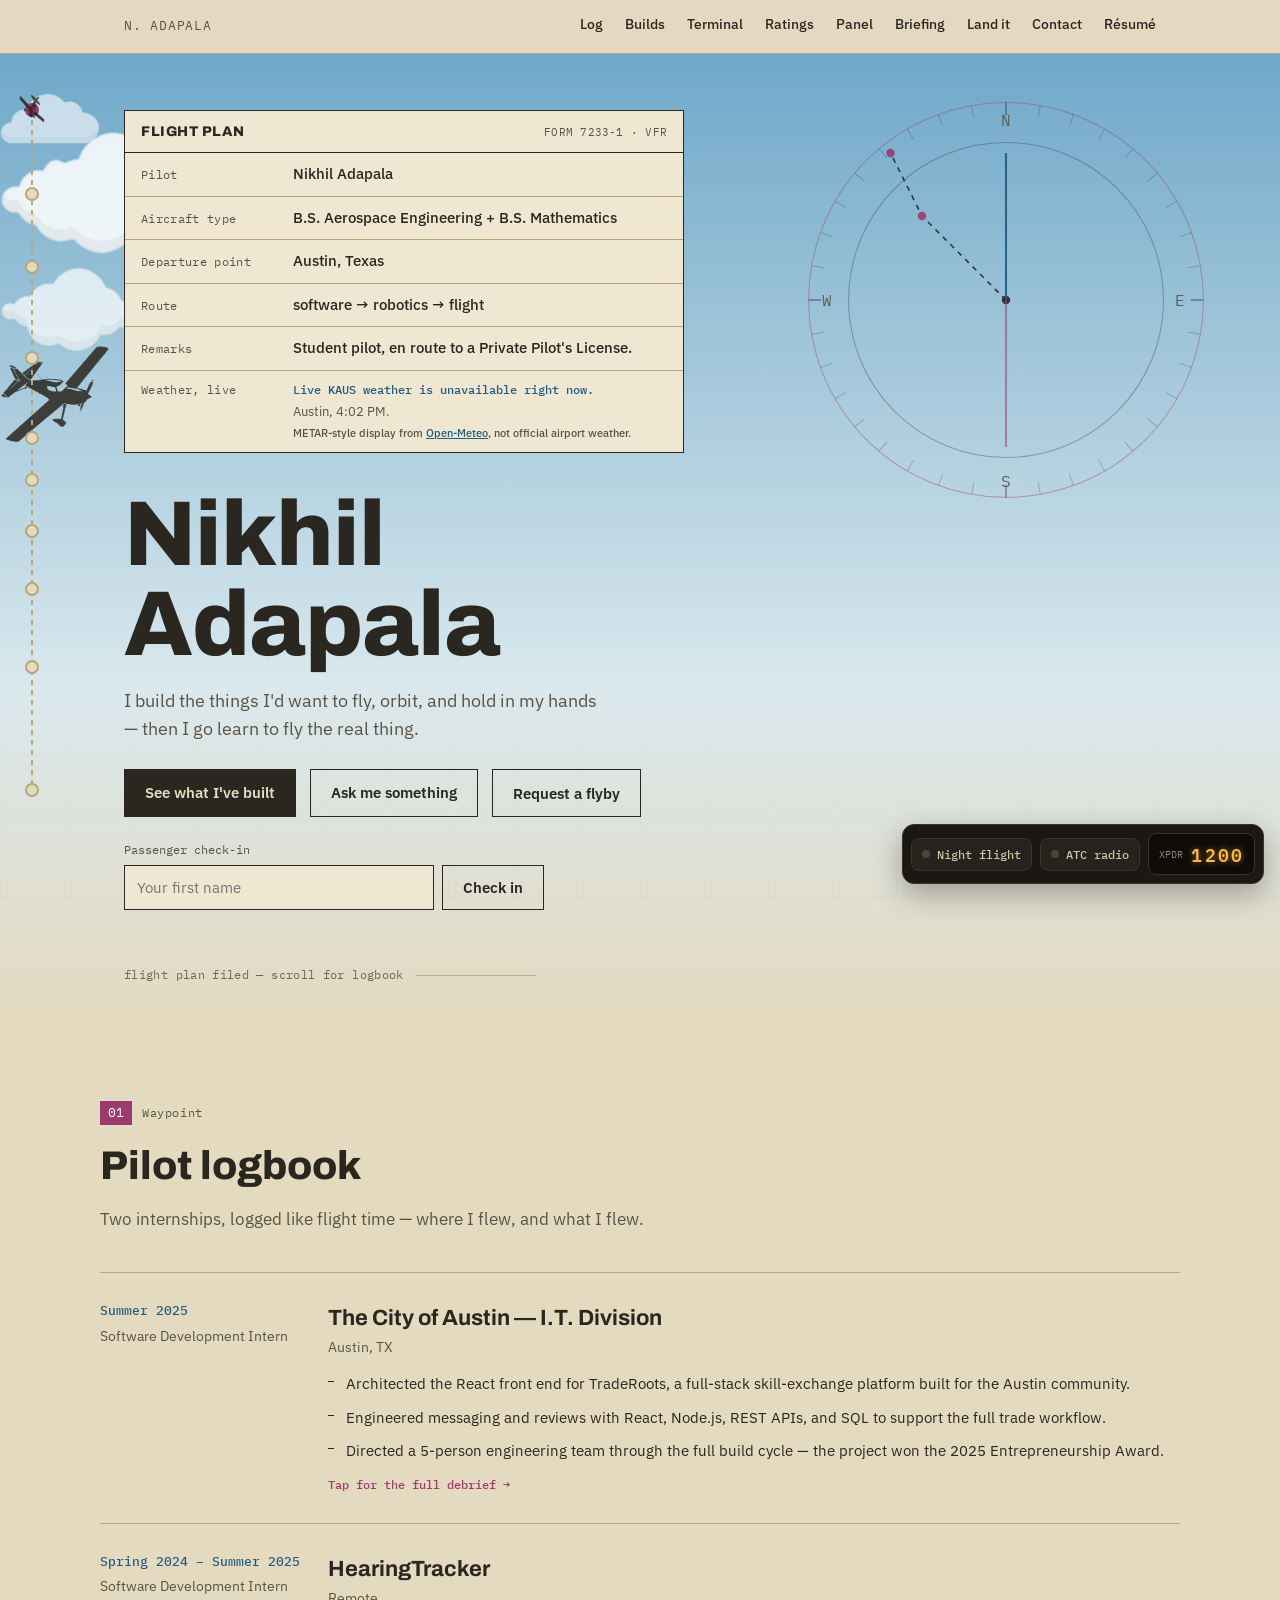
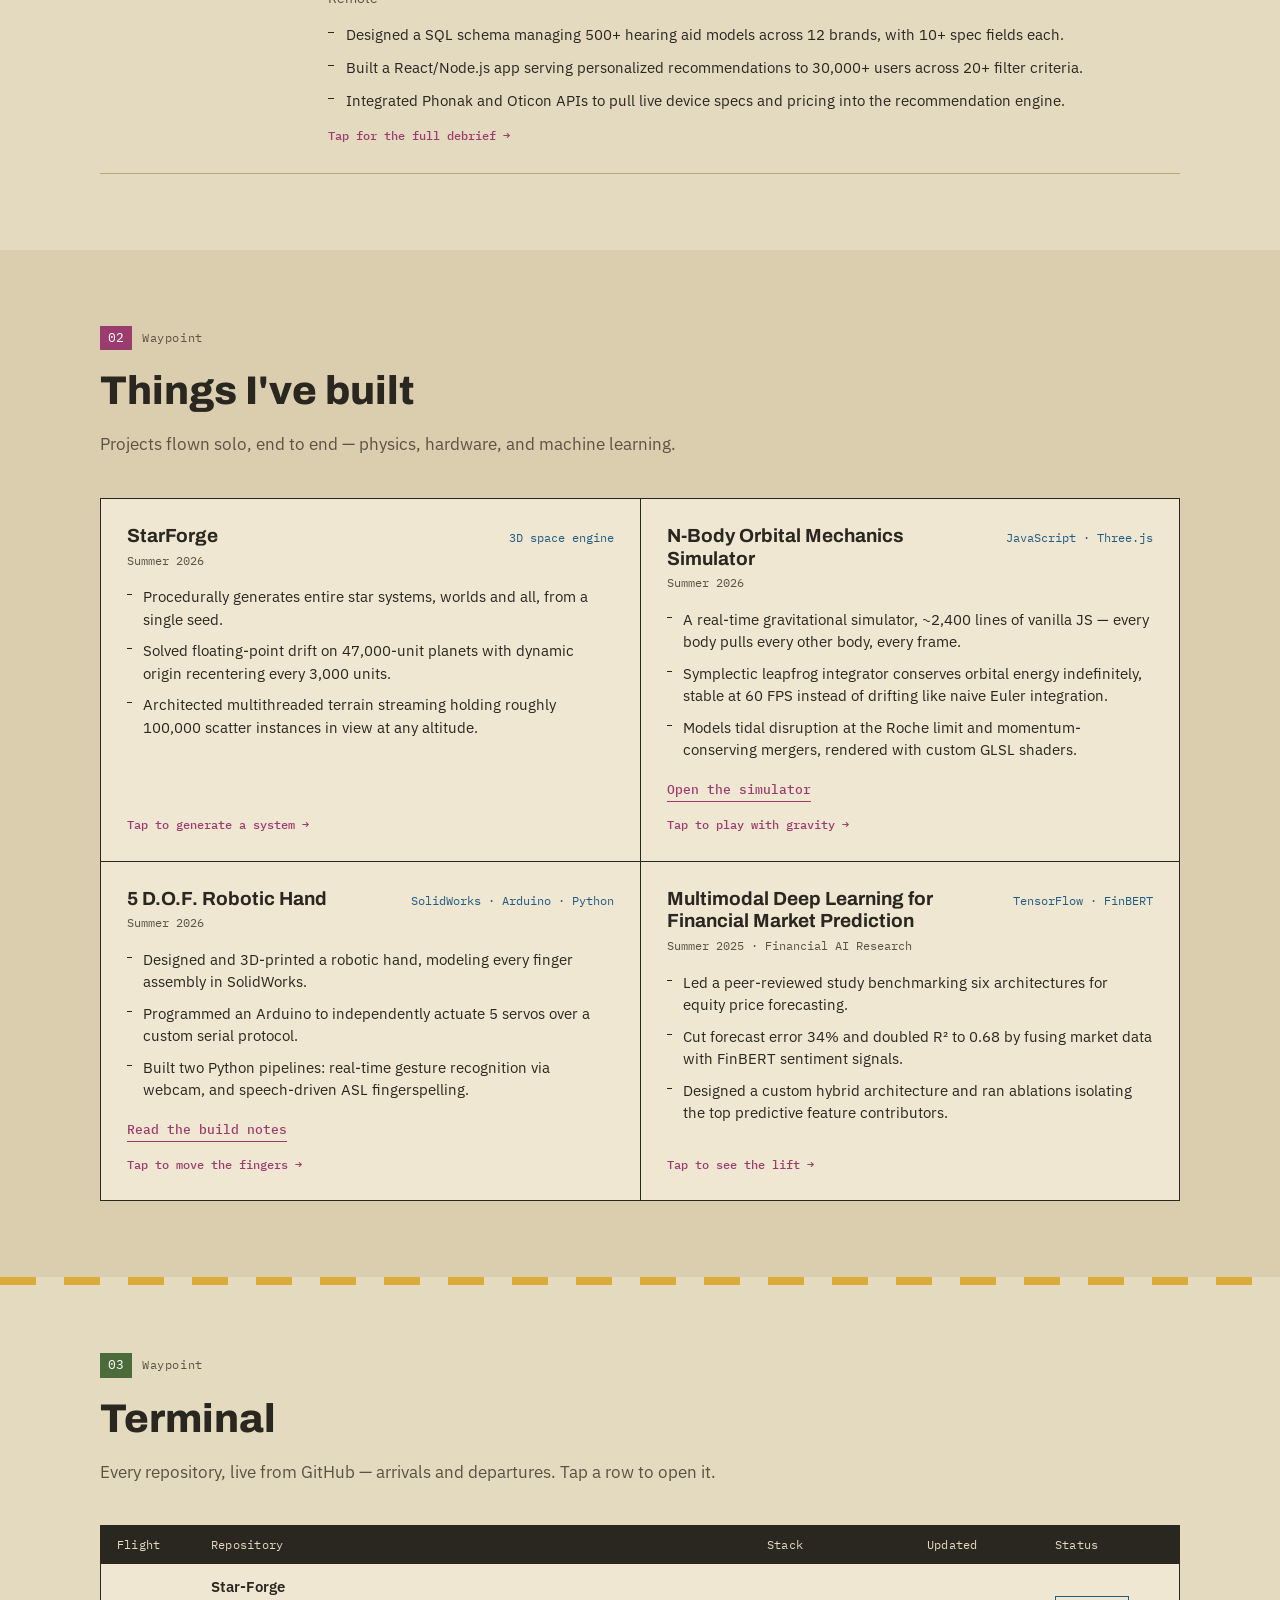
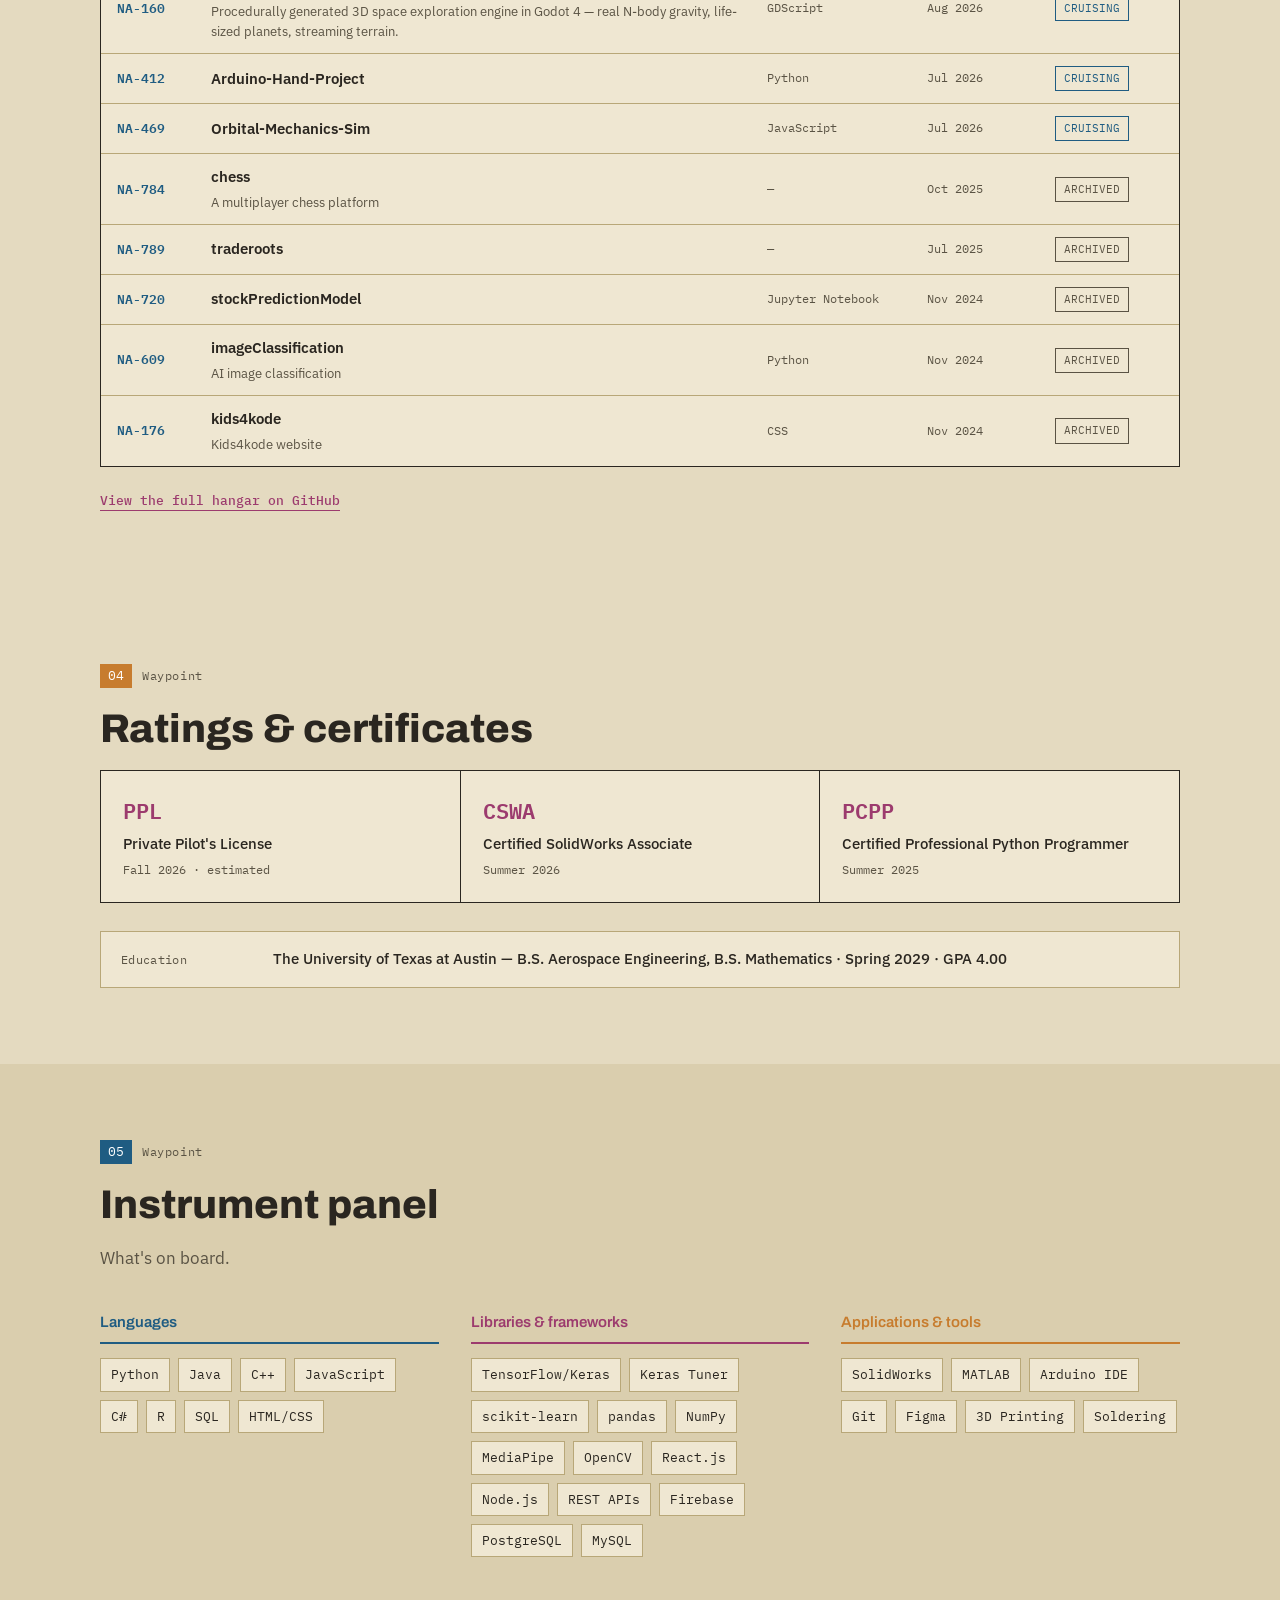
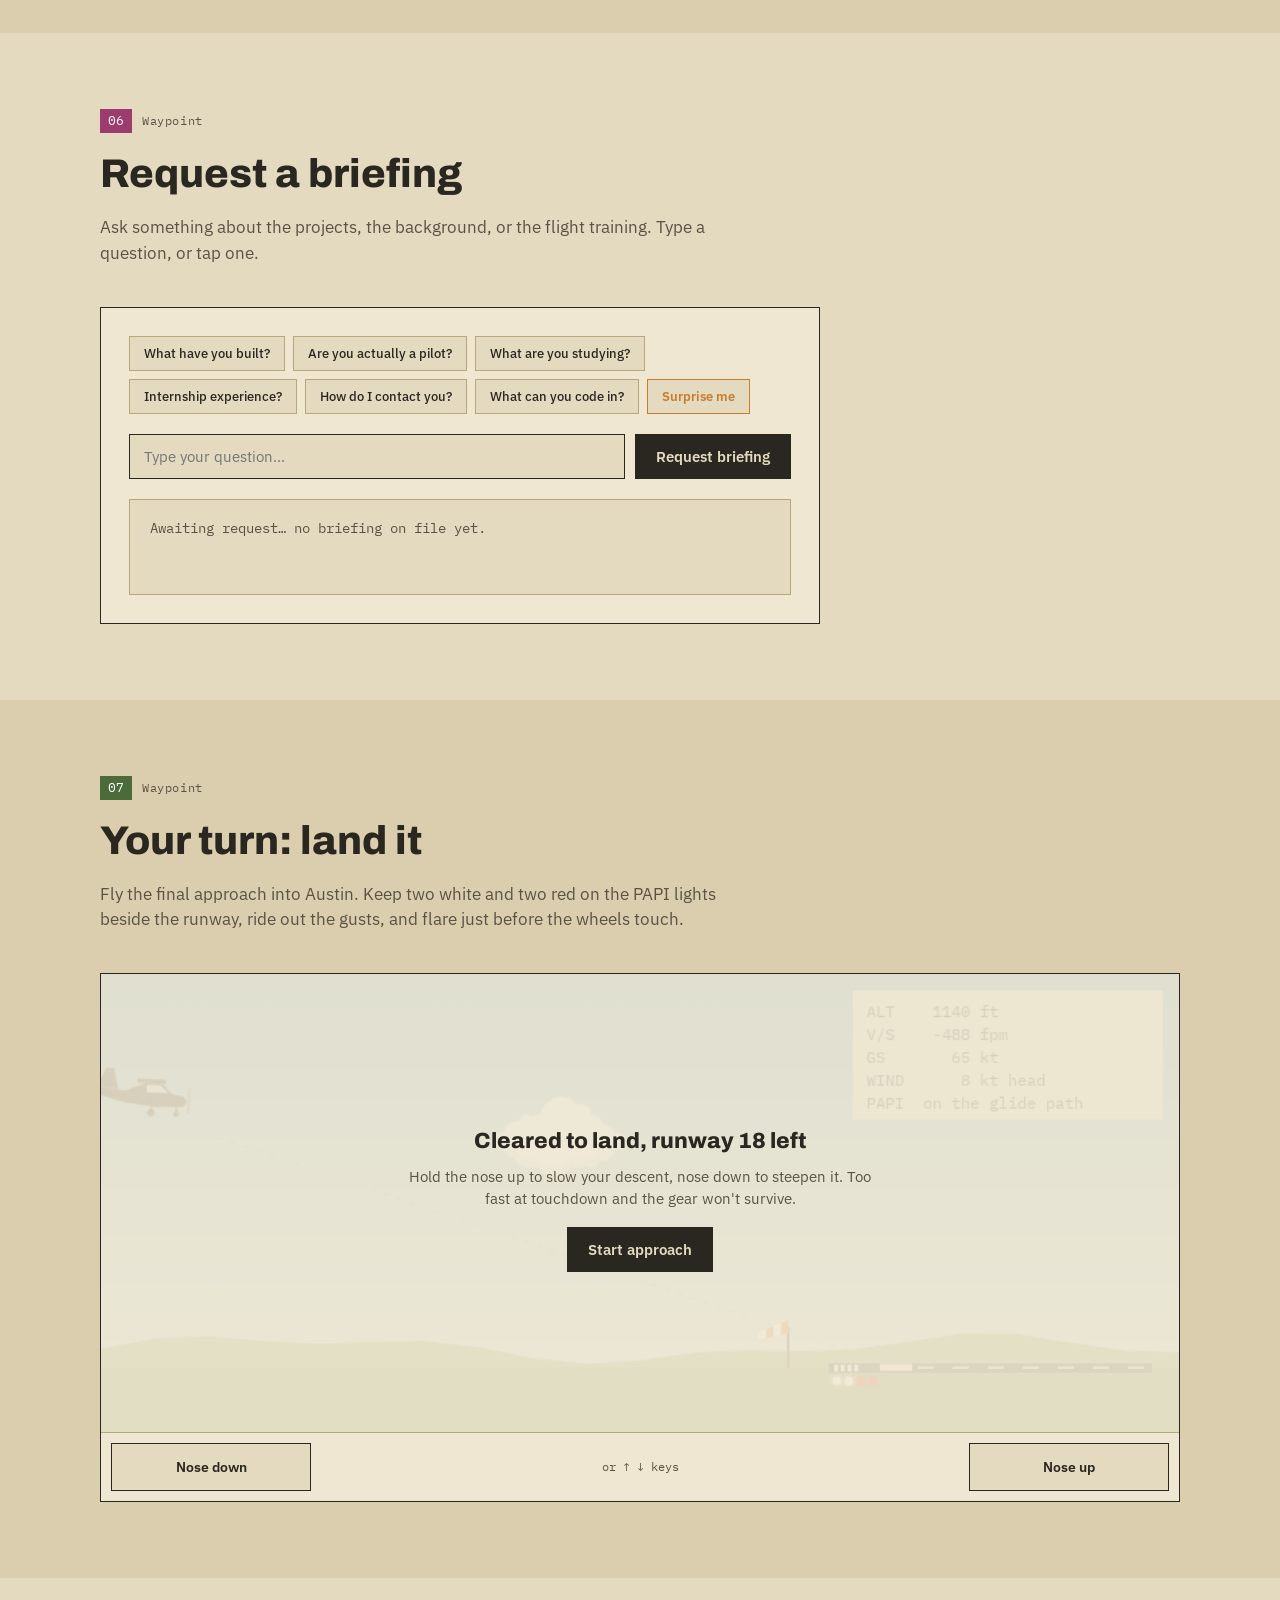
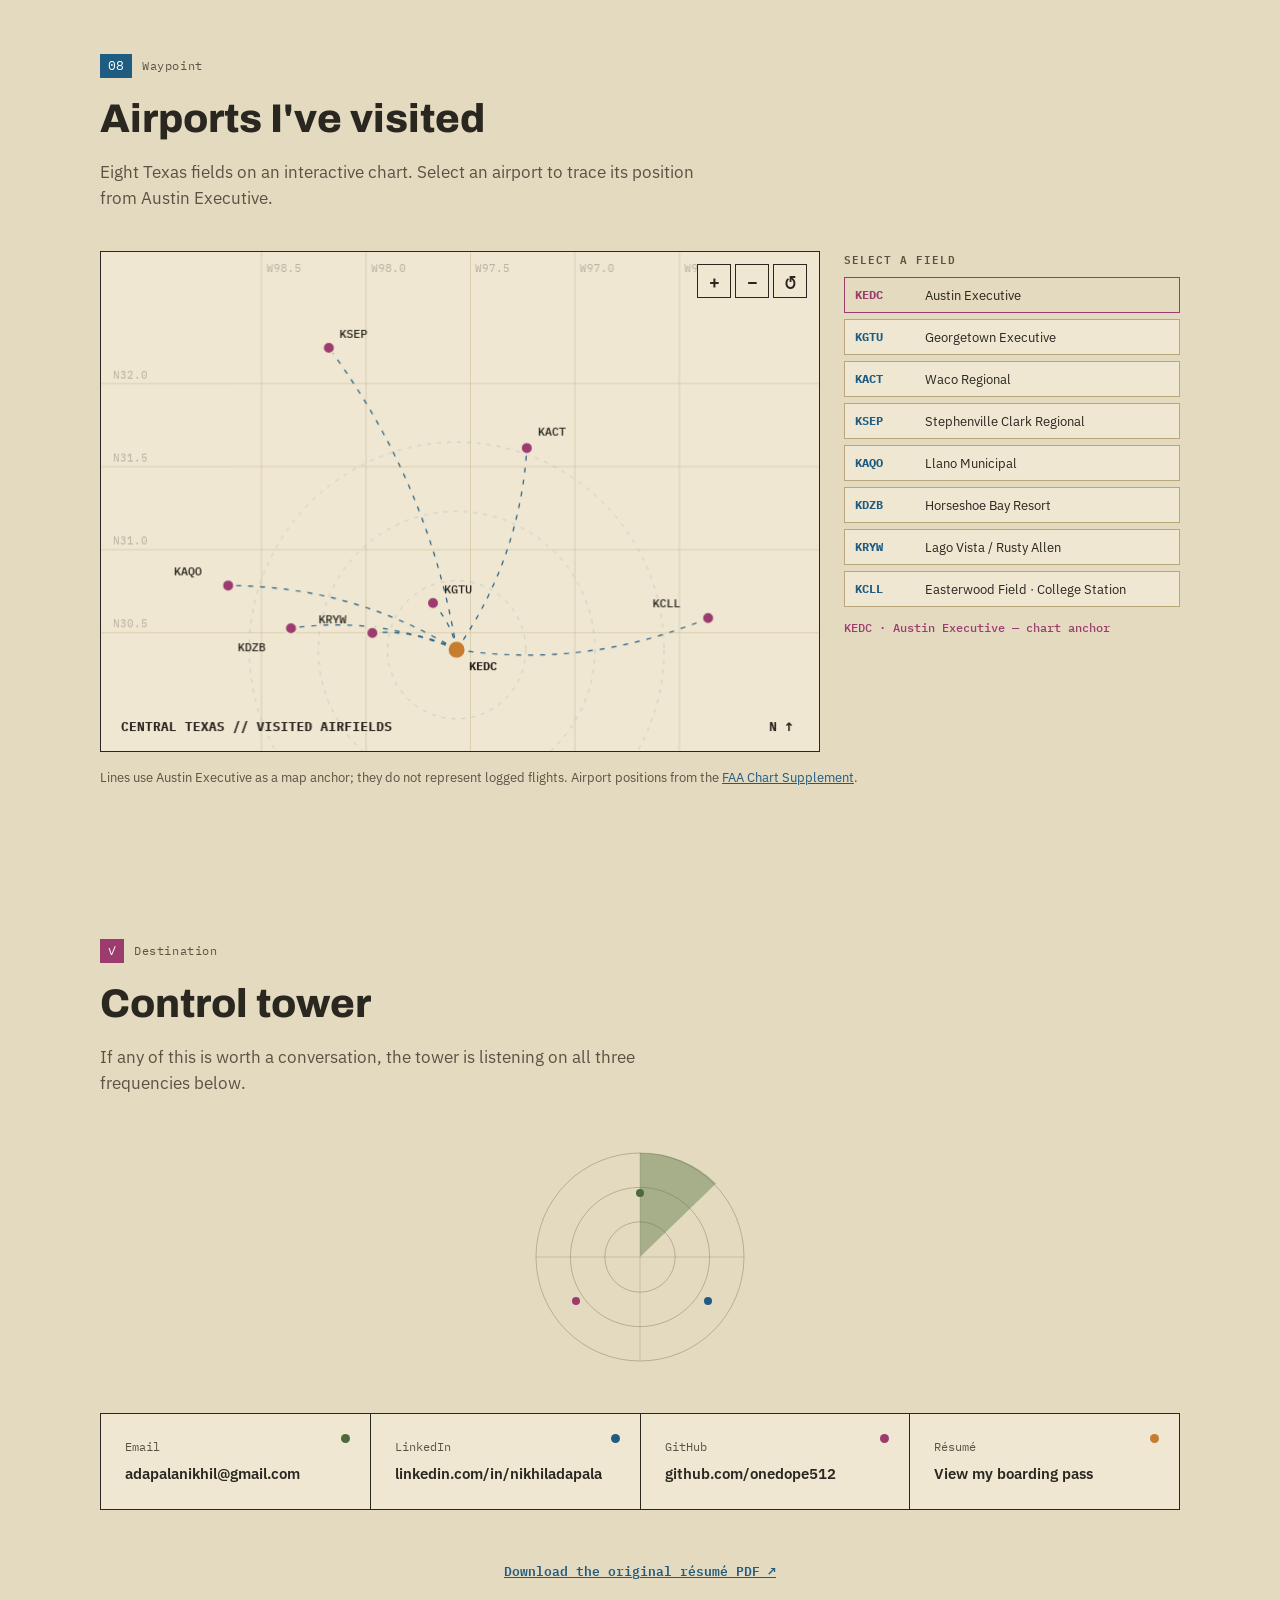
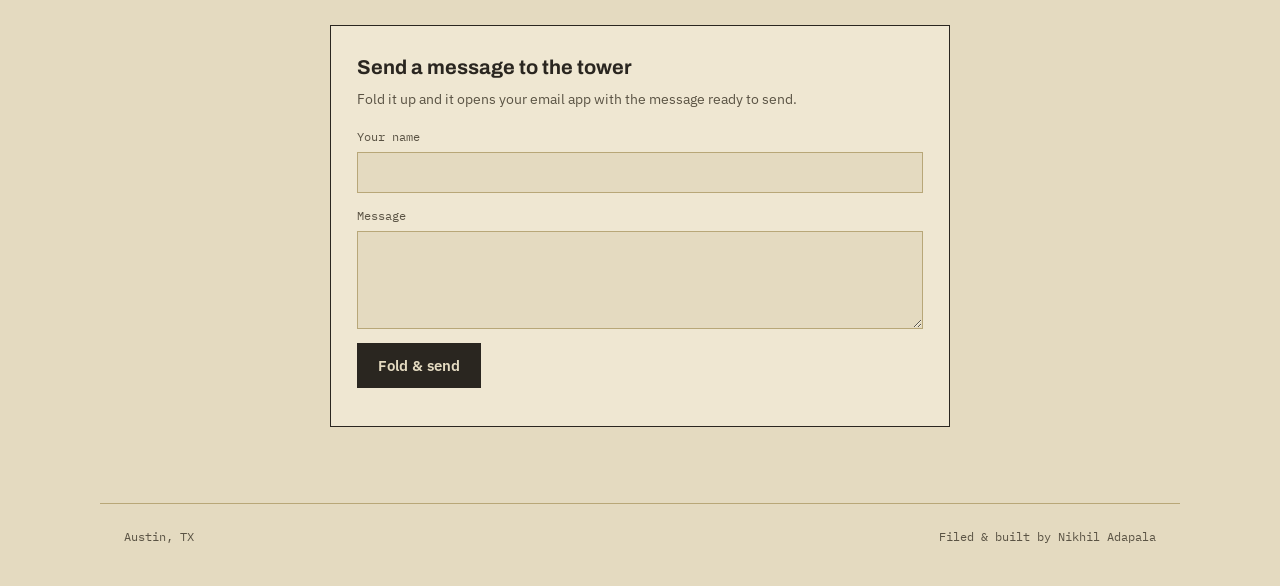
==== index.html @ 3bfcc59c "Publish Nikhil Adapala portfolio" ====
<!DOCTYPE html>
<html lang="en">
<head>
<meta charset="UTF-8">
<meta name="viewport" content="width=device-width, initial-scale=1.0">
<title>Nikhil Adapala — Flight Plan</title>
<meta name="description" content="Nikhil Adapala — Aerospace Engineering & Mathematics, UT Austin. Software, robotics, and flight.">
<meta name="theme-color" content="#6FA8C9">
<meta property="og:type" content="website">
<meta property="og:title" content="Nikhil Adapala — Flight Plan">
<meta property="og:description" content="Aerospace Engineering & Mathematics at UT Austin. Student pilot. Builds space engines, robotic hands, and gravity simulators.">
<meta property="og:image" content="og-image.png">
<meta property="og:image:width" content="1200">
<meta property="og:image:height" content="630">
<meta name="twitter:card" content="summary_large_image">
<meta name="twitter:title" content="Nikhil Adapala — Flight Plan">
<meta name="twitter:description" content="Aerospace Engineering & Mathematics at UT Austin. Student pilot. Builds space engines, robotic hands, and gravity simulators.">
<meta name="twitter:image" content="og-image.png">
<link rel="icon" type="image/png" href="favicon.png">
<link rel="apple-touch-icon" href="apple-touch-icon.png">
<link rel="stylesheet" href="page-transition.css">
<script src="page-transition.js" defer></script>
<script>
try{
  const root = document.documentElement;
  const hour = Number(new Intl.DateTimeFormat('en-US', { timeZone: 'America/Chicago', hour: 'numeric', hourCycle: 'h23' }).format(new Date()));
  root.dataset.sky = hour < 6 || hour >= 20 ? 'night' : hour < 8 ? 'dawn' : hour >= 18 ? 'dusk' : 'day';
  const override = sessionStorage.getItem('themeOverride');
  if(override === 'day') root.classList.add('force-day');
  else if(override === 'night' || (!override && localStorage.getItem('night') === '1')) root.classList.add('night');
}catch(e){}
</script>
<link rel="preconnect" href="https://fonts.googleapis.com">
<link rel="preconnect" href="https://fonts.gstatic.com" crossorigin>
<link href="https://fonts.googleapis.com/css2?family=Archivo:wght@500;700;800&family=IBM+Plex+Mono:wght@400;500;600&family=IBM+Plex+Sans:wght@400;500;600&display=swap" rel="stylesheet">
<link rel="stylesheet" href="styles.css">
</head>
<body>

<div class="chart-texture" aria-hidden="true"></div>

<header class="topbar">
  <div class="topbar-inner">
    <span class="tag">N. ADAPALA</span>
    <nav class="topnav">
      <a href="#log">Log</a>
      <a href="#builds">Builds</a>
      <a href="#terminal">Terminal</a>
      <a href="#ratings">Ratings</a>
      <a href="#panel">Panel</a>
      <a href="#briefing">Briefing</a>
      <a href="#pattern">Land it</a>
      <a href="#destination">Contact</a>
      <a href="resume.html" data-page-transition>Résumé</a>
    </nav>
  </div>
  <div class="route-bar" aria-hidden="true">
    <div class="route-bar-fill" id="routeBarFill">
      <img class="route-bar-plane" src="plane-icon.png" alt="">
    </div>
  </div>
</header>

<nav class="route-rail" id="routeRail" aria-label="Flight progress">
  <div class="route-track"><div class="route-progress" id="routeProgress"></div></div>
  <div class="route-dots" id="routeDots"></div>
  <img class="route-plane" id="routePlane" src="plane-icon.png" alt="">
</nav>

<div class="squawk-banner" id="squawkBanner" role="alert" hidden>
  <p class="squawk-text" id="squawkText"></p>
  <span class="light-gun" id="lightGun" aria-hidden="true"></span>
  <div class="squawk-actions" id="squawkActions"></div>
</div>
<div class="emergency-frame" aria-hidden="true"></div>

<main>

  <!-- ============ HERO : FLIGHT PLAN ============ -->
  <section class="hero" id="top">
    <div class="sky" aria-hidden="true">
      <div class="stars"></div>
      <div class="rain"></div>
      <img class="cloud cloud-a" src="clouds/cloud-2.png" alt="">
      <img class="cloud cloud-b" src="clouds/cloud-4.png" alt="">
      <img class="cloud cloud-c" src="clouds/cloud-6.png" alt="">
      <a class="plane" id="heroPlane" tabindex="-1" href="https://linkedin.com/in/nikhiladapala" target="_blank" rel="noopener" aria-label="Nikhil on LinkedIn" title="Fly to LinkedIn">
        <img class="plane-img" src="plane-icon.png" alt="">
      </a>
    </div>
    <div class="hero-inner">
      <div class="plan-card">
        <div class="plan-head">
          <span>FLIGHT PLAN</span>
          <span class="plan-head-sub">FORM 7233-1 · VFR</span>
        </div>
        <div class="plan-grid">
          <div class="plan-field">
            <span class="field-label">Pilot</span>
            <span class="field-value">Nikhil Adapala</span>
          </div>
          <div class="plan-field">
            <span class="field-label">Aircraft type</span>
            <span class="field-value">B.S. Aerospace Engineering + B.S. Mathematics</span>
          </div>
          <div class="plan-field">
            <span class="field-label">Departure point</span>
            <span class="field-value">Austin, Texas</span>
          </div>
          <div class="plan-field">
            <span class="field-label">Route</span>
            <span class="field-value">software &#8594; robotics &#8594; flight</span>
          </div>
          <div class="plan-field">
            <span class="field-label">Remarks</span>
            <span class="field-value">Student pilot, en route to a Private Pilot's License.</span>
          </div>
          <div class="plan-field">
            <span class="field-label">Weather, live</span>
            <span class="field-value">
              <span class="metar" id="metarLine">Fetching KAUS weather&hellip;</span>
              <span class="metar-plain" id="metarPlain"></span>
              <span class="weather-source">METAR-style display from <a href="https://open-meteo.com/" target="_blank" rel="noopener">Open-Meteo</a>, not official airport weather.</span>
            </span>
          </div>
        </div>
      </div>

      <div class="hero-title-block">
        <h1 class="hero-title">Nikhil<br>Adapala</h1>
        <p class="hero-sub">I build the things I'd want to fly, orbit, and hold in my hands — then I go learn to fly the real thing.</p>
        <div class="hero-actions">
          <a class="btn btn-primary" href="#builds">See what I've built</a>
          <a class="btn btn-ghost" href="#briefing">Ask me something</a>
          <button type="button" class="btn btn-ghost" id="flybyBtn">Request a flyby</button>
        </div>
        <form class="checkin" id="checkinForm" autocomplete="off">
          <label class="checkin-label" for="checkinName">Passenger check-in</label>
          <div class="checkin-row">
            <input type="text" id="checkinName" placeholder="Your first name" maxlength="24">
            <button type="submit" class="btn btn-ghost">Check in</button>
          </div>
        </form>
        <div class="checkin-greeting" id="checkinGreeting" aria-live="polite" hidden>
          <p class="checkin-hello" id="checkinHello"></p>
          <p class="checkin-phonetic" id="checkinPhonetic"></p>
          <button type="button" class="checkin-reset" id="checkinReset">Not you? Check in again</button>
        </div>
      </div>

      <svg class="compass" viewBox="0 0 400 400" aria-hidden="true">
        <circle cx="200" cy="200" r="188" class="c-ring c-ring-outer"/>
        <circle cx="200" cy="200" r="150" class="c-ring"/>
        <circle cx="200" cy="200" r="4" class="c-hub"/>
        <g class="c-ticks"></g>
        <text x="200" y="34" class="c-dir">N</text>
        <text x="366" y="206" class="c-dir">E</text>
        <text x="200" y="378" class="c-dir">S</text>
        <text x="30" y="206" class="c-dir">W</text>
        <line x1="200" y1="200" x2="200" y2="60" class="c-needle c-needle-main"/>
        <line x1="200" y1="200" x2="200" y2="340" class="c-needle c-needle-tail"/>
        <path class="route-line" d="M 200 200 L 120 120 L 90 60" />
        <circle cx="120" cy="120" r="4" class="waypoint-dot"/>
        <circle cx="90" cy="60" r="4" class="waypoint-dot"/>
      </svg>
    </div>
    <div class="scroll-cue" aria-hidden="true">
      <span>flight plan filed — scroll for logbook</span>
      <span class="scroll-line"></span>
    </div>
  </section>

  <!-- ============ WAYPOINT 1 : LOGBOOK ============ -->
  <section class="section" id="log">
    <div class="section-inner">
      <div class="waypoint-marker"><span class="wp-num">01</span><span class="wp-label">Waypoint</span></div>
      <h2 class="section-title">Pilot logbook</h2>
      <p class="section-lede">Two internships, logged like flight time — where I flew, and what I flew.</p>

      <div class="logbook">
        <article class="log-entry" data-modal="traderoots" role="button" tabindex="0">
          <div class="log-meta">
            <span class="log-date">Summer 2025</span>
            <span class="log-role">Software Development Intern</span>
          </div>
          <div class="log-body">
            <h3>The City of Austin — I.T. Division</h3>
            <p class="log-loc">Austin, TX</p>
            <ul>
              <li>Architected the React front end for TradeRoots, a full-stack skill-exchange platform built for the Austin community.</li>
              <li>Engineered messaging and reviews with React, Node.js, REST APIs, and SQL to support the full trade workflow.</li>
              <li>Directed a 5-person engineering team through the full build cycle — the project won the 2025 Entrepreneurship Award.</li>
            </ul>
            <span class="tap-hint">Tap for the full debrief &#8594;</span>
          </div>
        </article>

        <article class="log-entry" data-modal="hearingtracker" role="button" tabindex="0">
          <div class="log-meta">
            <span class="log-date">Spring 2024 &ndash; Summer 2025</span>
            <span class="log-role">Software Development Intern</span>
          </div>
          <div class="log-body">
            <h3>HearingTracker</h3>
            <p class="log-loc">Remote</p>
            <ul>
              <li>Designed a SQL schema managing 500+ hearing aid models across 12 brands, with 10+ spec fields each.</li>
              <li>Built a React/Node.js app serving personalized recommendations to 30,000+ users across 20+ filter criteria.</li>
              <li>Integrated Phonak and Oticon APIs to pull live device specs and pricing into the recommendation engine.</li>
            </ul>
            <span class="tap-hint">Tap for the full debrief &#8594;</span>
          </div>
        </article>
      </div>
    </div>
  </section>

  <!-- ============ WAYPOINT 2 : BUILDS ============ -->
  <section class="section section-alt" id="builds">
    <div class="section-inner">
      <div class="waypoint-marker"><span class="wp-num">02</span><span class="wp-label">Waypoint</span></div>
      <h2 class="section-title">Things I've built</h2>
      <p class="section-lede">Projects flown solo, end to end — physics, hardware, and machine learning.</p>

      <div class="builds-grid">

        <article class="build-card" data-modal="starforge" role="button" tabindex="0">
          <div class="build-top">
            <h3>StarForge</h3>
            <span class="build-tag">3D space engine</span>
          </div>
          <p class="build-when">Summer 2026</p>
          <ul>
            <li>Procedurally generates entire star systems, worlds and all, from a single seed.</li>
            <li>Solved floating-point drift on 47,000-unit planets with dynamic origin recentering every 3,000 units.</li>
            <li>Architected multithreaded terrain streaming holding roughly 100,000 scatter instances in view at any altitude.</li>
          </ul>
          <span class="tap-hint">Tap to generate a system &#8594;</span>
        </article>

        <article class="build-card" data-modal="orbital" role="button" tabindex="0">
          <div class="build-top">
            <h3>N-Body Orbital Mechanics Simulator</h3>
            <span class="build-tag">JavaScript &middot; Three.js</span>
          </div>
          <p class="build-when">Summer 2026</p>
          <ul>
            <li>A real-time gravitational simulator, ~2,400 lines of vanilla JS — every body pulls every other body, every frame.</li>
            <li>Symplectic leapfrog integrator conserves orbital energy indefinitely, stable at 60 FPS instead of drifting like naive Euler integration.</li>
            <li>Models tidal disruption at the Roche limit and momentum-conserving mergers, rendered with custom GLSL shaders.</li>
          </ul>
          <a class="build-link" href="orbital_simulator.html" onclick="event.stopPropagation()">Open the simulator</a>
          <span class="tap-hint">Tap to play with gravity &#8594;</span>
        </article>

        <article class="build-card" data-modal="hand" role="button" tabindex="0">
          <div class="build-top">
            <h3>5 D.O.F. Robotic Hand</h3>
            <span class="build-tag">SolidWorks &middot; Arduino &middot; Python</span>
          </div>
          <p class="build-when">Summer 2026</p>
          <ul>
            <li>Designed and 3D-printed a robotic hand, modeling every finger assembly in SolidWorks.</li>
            <li>Programmed an Arduino to independently actuate 5 servos over a custom serial protocol.</li>
            <li>Built two Python pipelines: real-time gesture recognition via webcam, and speech-driven ASL fingerspelling.</li>
          </ul>
          <a class="build-link" href="ROBOTIC_HAND_README.md" onclick="event.stopPropagation()">Read the build notes</a>
          <span class="tap-hint">Tap to move the fingers &#8594;</span>
        </article>

        <article class="build-card" data-modal="finml" role="button" tabindex="0">
          <div class="build-top">
            <h3>Multimodal Deep Learning for Financial Market Prediction</h3>
            <span class="build-tag">TensorFlow &middot; FinBERT</span>
          </div>
          <p class="build-when">Summer 2025 &middot; Financial AI Research</p>
          <ul>
            <li>Led a peer-reviewed study benchmarking six architectures for equity price forecasting.</li>
            <li>Cut forecast error 34% and doubled R&sup2; to 0.68 by fusing market data with FinBERT sentiment signals.</li>
            <li>Designed a custom hybrid architecture and ran ablations isolating the top predictive feature contributors.</li>
          </ul>
          <span class="tap-hint">Tap to see the lift &#8594;</span>
        </article>

      </div>
    </div>
  </section>

  <!-- ============ WAYPOINT 3 : TERMINAL ============ -->
  <section class="section terminal-section" id="terminal">
    <div class="runway" aria-hidden="true"></div>
    <div class="section-inner">
      <div class="waypoint-marker"><span class="wp-num wp-green">03</span><span class="wp-label">Waypoint</span></div>
      <h2 class="section-title">Terminal</h2>
      <p class="section-lede">Every repository, live from GitHub — arrivals and departures. Tap a row to open it.</p>

      <div class="board" id="board">
        <div class="board-head">
          <span>Flight</span><span class="board-head-name">Repository</span><span>Stack</span><span>Updated</span><span>Status</span>
        </div>
        <div class="board-rows" id="boardRows">
          <p class="board-loading">Pulling live board from github.com/onedope512&hellip;</p>
        </div>
      </div>
      <a class="build-link" href="https://github.com/onedope512" target="_blank" rel="noopener">View the full hangar on GitHub</a>
    </div>
  </section>

  <!-- ============ WAYPOINT 4 : RATINGS ============ -->
  <section class="section" id="ratings">
    <div class="section-inner">
      <div class="waypoint-marker"><span class="wp-num wp-amber">04</span><span class="wp-label">Waypoint</span></div>
      <h2 class="section-title">Ratings &amp; certificates</h2>
      <div class="ratings-row">
        <div class="rating-card">
          <span class="rating-code">PPL</span>
          <span class="rating-name">Private Pilot's License</span>
          <span class="rating-when">Fall 2026 &middot; estimated</span>
        </div>
        <div class="rating-card">
          <span class="rating-code">CSWA</span>
          <span class="rating-name">Certified SolidWorks Associate</span>
          <span class="rating-when">Summer 2026</span>
        </div>
        <div class="rating-card">
          <span class="rating-code">PCPP</span>
          <span class="rating-name">Certified Professional Python Programmer</span>
          <span class="rating-when">Summer 2025</span>
        </div>
      </div>
      <div class="education-strip">
        <span class="field-label">Education</span>
        <span class="field-value">The University of Texas at Austin — B.S. Aerospace Engineering, B.S. Mathematics &middot; Spring 2029 &middot; GPA 4.00</span>
      </div>
    </div>
  </section>

  <!-- ============ WAYPOINT 4 : INSTRUMENT PANEL ============ -->
  <section class="section section-alt" id="panel">
    <div class="section-inner">
      <div class="waypoint-marker"><span class="wp-num wp-blue">05</span><span class="wp-label">Waypoint</span></div>
      <h2 class="section-title">Instrument panel</h2>
      <p class="section-lede">What's on board.</p>

      <div class="panel-grid">
        <div class="panel-group">
          <h3>Languages</h3>
          <div class="chips">
            <span>Python</span><span>Java</span><span>C++</span><span>JavaScript</span><span>C#</span><span>R</span><span>SQL</span><span>HTML/CSS</span>
          </div>
        </div>
        <div class="panel-group">
          <h3>Libraries &amp; frameworks</h3>
          <div class="chips">
            <span>TensorFlow/Keras</span><span>Keras Tuner</span><span>scikit-learn</span><span>pandas</span><span>NumPy</span><span>MediaPipe</span><span>OpenCV</span><span>React.js</span><span>Node.js</span><span>REST APIs</span><span>Firebase</span><span>PostgreSQL</span><span>MySQL</span>
          </div>
        </div>
        <div class="panel-group">
          <h3>Applications &amp; tools</h3>
          <div class="chips">
            <span>SolidWorks</span><span>MATLAB</span><span>Arduino IDE</span><span>Git</span><span>Figma</span><span>3D Printing</span><span>Soldering</span>
          </div>
        </div>
      </div>
    </div>
  </section>

  <!-- ============ WAYPOINT 5 : BRIEFING ============ -->
  <section class="section" id="briefing">
    <div class="section-inner">
      <div class="waypoint-marker"><span class="wp-num wp-magenta">06</span><span class="wp-label">Waypoint</span></div>
      <h2 class="section-title">Request a briefing</h2>
      <p class="section-lede">Ask something about the projects, the background, or the flight training. Type a question, or tap one.</p>

      <div class="briefing-box">
        <div class="briefing-chips">
          <button type="button" class="chip-btn" data-q="What have you built?">What have you built?</button>
          <button type="button" class="chip-btn" data-q="Are you actually a pilot?">Are you actually a pilot?</button>
          <button type="button" class="chip-btn" data-q="What are you studying?">What are you studying?</button>
          <button type="button" class="chip-btn" data-q="What was your internship experience?">Internship experience?</button>
          <button type="button" class="chip-btn" data-q="How do I contact you?">How do I contact you?</button>
          <button type="button" class="chip-btn" data-q="What can you code in?">What can you code in?</button>
          <button type="button" class="chip-btn chip-btn-surprise" id="surpriseBtn">Surprise me</button>
        </div>

        <form class="briefing-form" id="briefingForm">
          <input type="text" id="briefingInput" placeholder="Type your question&hellip;" autocomplete="off">
          <button type="submit" class="btn btn-primary">Request briefing</button>
        </form>

        <div class="briefing-output" id="briefingOutput" aria-live="polite">
          <p class="briefing-placeholder">Awaiting request&hellip; no briefing on file yet.</p>
        </div>
      </div>
    </div>
  </section>

  <!-- ============ WAYPOINT 7 : PATTERN WORK (LANDING GAME) ============ -->
  <section class="section section-alt" id="pattern">
    <div class="section-inner">
      <div class="waypoint-marker"><span class="wp-num wp-green">07</span><span class="wp-label">Waypoint</span></div>
      <h2 class="section-title">Your turn: land it</h2>
      <p class="section-lede">Fly the final approach into Austin. Keep two white and two red on the PAPI lights beside the runway, ride out the gusts, and flare just before the wheels touch.</p>

      <div class="game" id="game">
        <canvas id="gameCanvas" aria-label="Landing game. Use the up and down arrow keys or the nose buttons to fly the approach."></canvas>
        <div class="game-overlay" id="gameOverlay">
          <p class="game-title" id="gameTitle">Cleared to land, runway 18 left</p>
          <p class="game-msg" id="gameMsg">Hold the nose up to slow your descent, nose down to steepen it. Too fast at touchdown and the gear won't survive.</p>
          <button type="button" class="btn btn-primary" id="gameStart">Start approach</button>
          <p class="game-best" id="gameBest"></p>
        </div>
        <div class="game-controls">
          <button type="button" class="game-btn" id="noseDown">Nose down</button>
          <span class="game-keys">or &uarr; &darr; keys</span>
          <button type="button" class="game-btn" id="noseUp">Nose up</button>
        </div>
        <p class="game-badge" id="gameBadge" hidden>Licensed pilot &mdash; earned with a landing score of 80 or better</p>
      </div>
    </div>
  </section>

  <!-- ============ WAYPOINT 8 : AIRPORTS VISITED ============ -->
  <section class="section" id="destinations">
    <div class="section-inner">
      <div class="waypoint-marker"><span class="wp-num wp-blue">08</span><span class="wp-label">Waypoint</span></div>
      <h2 class="section-title">Airports I've visited</h2>
      <p class="section-lede">Eight Texas fields on an interactive chart. Select an airport to trace its position from Austin Executive.</p>
      <div class="globe-wrap">
        <div class="airport-map">
          <canvas id="globeCanvas" aria-label="Interactive map of eight Texas airports Nikhil has visited"></canvas>
          <div class="airport-map-controls" aria-label="Map zoom">
            <button type="button" id="mapZoomIn" aria-label="Zoom map in">+</button>
            <button type="button" id="mapZoomOut" aria-label="Zoom map out">−</button>
            <button type="button" id="mapReset" aria-label="Reset map view">↺</button>
          </div>
        </div>
        <div class="airport-list">
          <p class="airport-list-label">SELECT A FIELD</p>
          <div class="globe-places" id="globePlaces"></div>
          <p class="airport-selection" id="airportSelection" aria-live="polite"></p>
        </div>
      </div>
      <p class="map-note">Lines use Austin Executive as a map anchor; they do not represent logged flights. Airport positions from the <a href="https://www.faa.gov/air_traffic/flight_info/aeronav/digital_products/dafd/" target="_blank" rel="noopener">FAA Chart Supplement</a>.</p>
    </div>
  </section>

  <!-- ============ DESTINATION ============ -->
  <section class="section destination" id="destination">
    <div class="section-inner">
      <div class="waypoint-marker"><span class="wp-num">&#10003;</span><span class="wp-label">Destination</span></div>
      <h2 class="section-title">Control tower</h2>
      <p class="section-lede">If any of this is worth a conversation, the tower is listening on all three frequencies below.</p>

      <div class="tower">
        <svg class="radar" viewBox="0 0 300 300" aria-hidden="true">
          <circle cx="150" cy="150" r="130" class="radar-ring"/>
          <circle cx="150" cy="150" r="87" class="radar-ring"/>
          <circle cx="150" cy="150" r="44" class="radar-ring"/>
          <line x1="150" y1="20" x2="150" y2="280" class="radar-cross"/>
          <line x1="20" y1="150" x2="280" y2="150" class="radar-cross"/>
          <g class="radar-sweep-group">
            <path d="M150 150 L150 20 A130 130 0 0 1 245 58 Z" class="radar-sweep"/>
          </g>
          <circle cx="150" cy="70" r="5" class="radar-blip blip-email"/>
          <circle cx="235" cy="205" r="5" class="radar-blip blip-linkedin"/>
          <circle cx="70" cy="205" r="5" class="radar-blip blip-github"/>
        </svg>

        <div class="destination-grid">
          <a class="dest-card" href="mailto:adapalanikhil@gmail.com">
            <span class="dest-dot dest-dot-email" aria-hidden="true"></span>
            <span class="dest-label">Email</span>
            <span class="dest-value">adapalanikhil@gmail.com</span>
          </a>
          <a class="dest-card" href="https://linkedin.com/in/nikhiladapala" target="_blank" rel="noopener">
            <span class="dest-dot dest-dot-linkedin" aria-hidden="true"></span>
            <span class="dest-label">LinkedIn</span>
            <span class="dest-value">linkedin.com/in/nikhiladapala</span>
          </a>
          <a class="dest-card" href="https://github.com/onedope512" target="_blank" rel="noopener">
            <span class="dest-dot dest-dot-github" aria-hidden="true"></span>
            <span class="dest-label">GitHub</span>
            <span class="dest-value">github.com/onedope512</span>
          </a>
          <a class="dest-card" href="resume.html" data-page-transition>
            <span class="dest-dot dest-dot-resume" aria-hidden="true"></span>
            <span class="dest-label">Résumé</span>
            <span class="dest-value">View my boarding pass</span>
          </a>
        </div>
        <a class="resume-direct" href="Nikhil-Adapala-Resume.pdf" download="Nikhil-Adapala-Resume.pdf">Download the original résumé PDF ↗</a>

        <div class="paper-wrap">
          <form class="paper-form" id="paperForm">
            <h3 class="paper-title">Send a message to the tower</h3>
            <p class="paper-note">Fold it up and it opens your email app with the message ready to send.</p>
            <label class="paper-field">
              <span>Your name</span>
              <input type="text" id="paperName" maxlength="60" autocomplete="name">
            </label>
            <label class="paper-field">
              <span>Message</span>
              <textarea id="paperMsg" rows="4" maxlength="2000" required></textarea>
            </label>
            <button type="submit" class="btn btn-primary">Fold &amp; send</button>
            <p class="paper-status" id="paperStatus" aria-live="polite"></p>
          </form>
          <svg class="paper-plane" id="paperPlane" viewBox="0 0 64 40" aria-hidden="true">
            <path d="M2 21 L62 2 L36 38 L29 25 Z" class="paper-plane-body"/>
            <path d="M29 25 L62 2 L22 22 Z" class="paper-plane-fold"/>
          </svg>
        </div>
      </div>
    </div>
  </section>

</main>

<div class="modal-overlay" id="modalOverlay">

  <!-- ============ MODAL: STARFORGE ============ -->
  <div class="modal-panel theme-starforge" data-panel="starforge" role="dialog" aria-modal="true" aria-labelledby="title-starforge">
    <div class="modal-fx" aria-hidden="true"></div>
    <button class="modal-close" type="button" data-modal-close aria-label="Close">&times;</button>
    <div class="modal-head">
      <span class="modal-kicker">Software project &middot; Summer 2026</span>
      <h3 id="title-starforge">StarForge</h3>
      <p class="modal-sub">A procedural 3D space engine — full star systems from a single number</p>
    </div>
    <div class="modal-body">
      <p>StarForge turns one seed into an entire star system: a star, its planets, and every scattered rock and dune on them. Feed it the same seed twice and you get the exact same universe back — same star class, same worlds, same terrain, down to the last placed instance. That determinism is what makes a one-person space engine possible: nothing has to be hand-placed or saved to disk, it just has to be re-derivable.</p>
      <p>The hard part wasn't generating a planet, it was standing on one. At a scale of 47,000 units, 32-bit floating point stops being precise enough — jitter and z-fighting creep in the farther you get from the origin. StarForge fixes this by silently recentering the origin on the player every 3,000 units, so the numbers in play never get large enough to lose precision. Terrain itself streams in on multiple threads, keeping around 100,000 scatter instances (grass, rock, debris) resident at any given altitude, from orbit down to the surface.</p>

      <div class="widget widget-starforge">
        <div class="widget-label">System generator</div>
        <canvas id="starforgeCanvas" width="440" height="230" aria-label="Generated star system preview"></canvas>
        <div class="widget-readout" id="starforgeReadout">Seed 0 &middot; generating&hellip;</div>
        <div class="widget-controls">
          <label class="widget-field">
            <span>Seed</span>
            <input type="number" id="starforgeSeed" value="4821" min="0" max="999999" step="1">
          </label>
          <button type="button" class="btn btn-widget" id="starforgeReroll">Reroll seed</button>
        </div>
      </div>
    </div>
  </div>

  <!-- ============ MODAL: ORBITAL SIMULATOR ============ -->
  <div class="modal-panel theme-orbital" data-panel="orbital" role="dialog" aria-modal="true" aria-labelledby="title-orbital">
    <div class="modal-fx" aria-hidden="true"></div>
    <button class="modal-close" type="button" data-modal-close aria-label="Close">&times;</button>
    <div class="modal-head">
      <span class="modal-kicker">Software project &middot; Summer 2026</span>
      <h3 id="title-orbital">N-Body Orbital Mechanics Simulator</h3>
      <p class="modal-sub">Real Newtonian gravity, running live in a browser tab</p>
    </div>
    <div class="modal-body">
      <p>Every body in this simulator pulls on every other body, every physics step — real Newtonian N-body gravity, not a scripted animation. The integrator is a symplectic leapfrog (half-kick, drift, recompute, half-kick), which is the reason orbits here don't slowly spiral in or fly apart over time the way a naive Euler integrator's would. Energy is conserved indefinitely, so a stable binary system placed once will still be a stable binary an hour later.</p>
      <p>On top of the core physics: a GPU vertex-shader grid that physically deforms around massive bodies, a full-sky procedural nebula built from layered fractal noise, and a Roche-limit check that shreds any body that strays too close to something far more massive, spawning debris along its orbital tangent. Drag the slider below to feel what changing the strength of gravity does to a simple two-body orbit in real time.</p>

      <div class="widget widget-orbital">
        <div class="widget-label">Two-body gravity, live</div>
        <canvas id="orbitalCanvas" width="440" height="230" aria-label="Live two-body orbit preview"></canvas>
        <div class="widget-controls">
          <label class="widget-field widget-field-wide">
            <span>Gravity (G)</span>
            <input type="range" id="orbitalG" min="20" max="220" value="90">
          </label>
          <button type="button" class="btn btn-widget" id="orbitalReset">Reset orbit</button>
        </div>
      </div>
    </div>
    <div class="modal-foot">
      <a class="modal-link" href="orbital_simulator.html">Open the full simulator</a>
    </div>
  </div>

  <!-- ============ MODAL: ROBOTIC HAND ============ -->
  <div class="modal-panel theme-hand" data-panel="hand" role="dialog" aria-modal="true" aria-labelledby="title-hand">
    <div class="modal-fx" aria-hidden="true"></div>
    <button class="modal-close" type="button" data-modal-close aria-label="Close">&times;</button>
    <div class="modal-head">
      <span class="modal-kicker">Software project &middot; Summer 2026</span>
      <h3 id="title-hand">5 D.O.F. Robotic Hand</h3>
      <p class="modal-sub">One servo per finger, driven by gesture or by speech</p>
    </div>
    <div class="modal-body">
      <p>Every finger assembly was modeled in SolidWorks before it was ever printed, then built as a physical hand with five servos — one per finger, wired to an Arduino on pins 3, 4, 5, 9, and 10. The Arduino owns a tiny serial protocol: a single ASCII character either nudges all five servos by 10 degrees, resets them to a neutral 90-degree pose, or snaps them directly to a named handshape.</p>
      <p>Two independent Python pipelines drive that same protocol. The first watches a webcam through MediaPipe's gesture recognizer and nudges the hand whenever it sees a recognized gesture. The second listens to speech, transcribes it, and fingerspells each word letter by letter in an approximation of the ASL manual alphabet — a real, if slow, part of ASL, though this hardware has only one open/curl axis per finger and no thumb opposition, so a handful of letters that differ mainly by finger-crossing (like U vs. V) end up looking near-identical.</p>

      <div class="widget widget-hand">
        <div class="widget-label">Move the fingers</div>
        <svg class="hand-svg" viewBox="0 0 300 260" aria-hidden="true">
          <rect x="90" y="140" width="120" height="100" rx="26" class="hand-palm"/>
          <g class="finger" id="finger-thumb" style="transform-origin: 92px 172px;">
            <rect x="52" y="152" width="46" height="34" rx="16" class="finger-seg"/>
          </g>
          <g class="finger" id="finger-index" style="transform-origin: 112px 140px;">
            <rect x="100" y="60" width="26" height="86" rx="13" class="finger-seg"/>
          </g>
          <g class="finger" id="finger-middle" style="transform-origin: 145px 140px;">
            <rect x="133" y="42" width="26" height="104" rx="13" class="finger-seg"/>
          </g>
          <g class="finger" id="finger-ring" style="transform-origin: 178px 140px;">
            <rect x="166" y="50" width="26" height="96" rx="13" class="finger-seg"/>
          </g>
          <g class="finger" id="finger-pinky" style="transform-origin: 208px 140px;">
            <rect x="197" y="66" width="24" height="80" rx="12" class="finger-seg"/>
          </g>
        </svg>
        <div class="hand-sliders">
          <label class="hand-slider"><span>Thumb</span><input type="range" min="0" max="180" value="90" data-finger="thumb"></label>
          <label class="hand-slider"><span>Index</span><input type="range" min="0" max="180" value="90" data-finger="index"></label>
          <label class="hand-slider"><span>Middle</span><input type="range" min="0" max="180" value="90" data-finger="middle"></label>
          <label class="hand-slider"><span>Ring</span><input type="range" min="0" max="180" value="90" data-finger="ring"></label>
          <label class="hand-slider"><span>Pinky</span><input type="range" min="0" max="180" value="90" data-finger="pinky"></label>
        </div>
        <div class="widget-controls">
          <button type="button" class="btn btn-widget" id="handReset">Reset to neutral</button>
          <button type="button" class="btn btn-widget" id="handWave">Wave hello</button>
        </div>

        <form class="asl-form" id="aslForm" autocomplete="off">
          <div class="widget-label">Fingerspell a name</div>
          <div class="asl-row">
            <input type="text" id="aslInput" placeholder="Type a name" maxlength="16">
            <button type="submit" class="btn btn-widget">Fingerspell</button>
          </div>
          <div class="asl-word" id="aslWord" aria-live="polite"></div>
          <p class="asl-note" id="aslNote">These are the same handshapes the Arduino sketch sends to the real hand.</p>
        </form>
      </div>
    </div>
    <div class="modal-foot">
      <a class="modal-link" href="ROBOTIC_HAND_README.md">Read the full build notes</a>
    </div>
  </div>

  <!-- ============ MODAL: FINANCIAL ML ============ -->
  <div class="modal-panel theme-finml" data-panel="finml" role="dialog" aria-modal="true" aria-labelledby="title-finml">
    <div class="modal-fx" aria-hidden="true"></div>
    <button class="modal-close" type="button" data-modal-close aria-label="Close">&times;</button>
    <div class="modal-head">
      <span class="modal-kicker">Financial AI research &middot; Summer 2025</span>
      <h3 id="title-finml">Multimodal Deep Learning for Financial Market Prediction</h3>
      <p class="modal-sub">Teaching a forecaster to read the news, not just the chart</p>
    </div>
    <div class="modal-body">
      <p>Most equity forecasters only ever see price history. This study asked what happens if you also give a model language: FinBERT-derived sentiment scores pulled from financial text, fused with the raw market data inside a custom hybrid architecture. Six architectures were benchmarked head-to-head under the same conditions, and ablations were run afterward to isolate exactly which fused features were actually doing the predictive work, rather than just along for the ride.</p>
      <p>Adding sentiment wasn't a marginal tweak — it cut forecast error by 34% and doubled R&sup2; from 0.34 to 0.68. Toggle the switch below to see that shift the way it showed up in the results: tighter error, and a hybrid model that leaves the five single-modality baselines behind.</p>

      <div class="widget widget-finml">
        <div class="widget-toggle">
          <span>Market data only</span>
          <label class="switch">
            <input type="checkbox" id="finmlToggle">
            <span class="switch-track"><span class="switch-thumb"></span></span>
          </label>
          <span>+ FinBERT sentiment</span>
        </div>
        <div class="finml-stats">
          <div class="finml-stat">
            <span class="finml-stat-label">Forecast error</span>
            <div class="finml-bar"><div class="finml-bar-fill finml-bar-error" id="finmlErrorBar"></div></div>
            <span class="finml-stat-value" id="finmlErrorValue">baseline</span>
          </div>
          <div class="finml-stat">
            <span class="finml-stat-label">R&sup2;</span>
            <div class="finml-bar"><div class="finml-bar-fill finml-bar-r2" id="finmlR2Bar"></div></div>
            <span class="finml-stat-value" id="finmlR2Value">0.34</span>
          </div>
        </div>
        <div class="finml-arch-label">Six architectures benchmarked</div>
        <div class="finml-chart" id="finmlChart">
          <div class="finml-arch"><div class="finml-arch-bar" data-h-off="34" data-h-on="46"></div><span>LSTM</span></div>
          <div class="finml-arch"><div class="finml-arch-bar" data-h-off="38" data-h-on="52"></div><span>GRU</span></div>
          <div class="finml-arch"><div class="finml-arch-bar" data-h-off="41" data-h-on="55"></div><span>CNN-LSTM</span></div>
          <div class="finml-arch"><div class="finml-arch-bar" data-h-off="44" data-h-on="58"></div><span>TCN</span></div>
          <div class="finml-arch"><div class="finml-arch-bar" data-h-off="40" data-h-on="60"></div><span>Transformer</span></div>
          <div class="finml-arch finml-arch-hybrid"><div class="finml-arch-bar" data-h-off="47" data-h-on="88"></div><span>Custom Hybrid</span></div>
        </div>
      </div>
    </div>
  </div>

  <!-- ============ MODAL: TRADEROOTS / CITY OF AUSTIN ============ -->
  <div class="modal-panel theme-traderoots" data-panel="traderoots" role="dialog" aria-modal="true" aria-labelledby="title-traderoots">
    <div class="modal-fx" aria-hidden="true"></div>
    <button class="modal-close" type="button" data-modal-close aria-label="Close">&times;</button>
    <div class="modal-head">
      <span class="modal-kicker">Software Development Intern &middot; Summer 2025</span>
      <h3 id="title-traderoots">The City of Austin — TradeRoots</h3>
      <p class="modal-sub">A skill-exchange platform, built for and with the Austin community</p>
    </div>
    <div class="modal-body">
      <p>TradeRoots lets Austin residents trade skills instead of money — a lesson for a lawn mow, a logo for a bike tune-up. I architected the React front end and built out messaging and reviews end to end with Node.js, REST APIs, and SQL, covering the full loop from posting a skill to closing out a trade. I also directed a 5-person engineering team through the entire build cycle, from first sketch to shipped product — the project went on to win the City's 2025 Entrepreneurship Award.</p>
      <p>The three tabs below are small, real interactions pulled straight out of the app: send a message the way a trade conversation actually starts, leave the kind of review that closes one out, and see who was in the room building it.</p>

      <div class="widget widget-traderoots">
        <div class="tr-tabs" role="tablist">
          <button type="button" class="tr-tab is-active" data-tab="messaging" role="tab">Messaging</button>
          <button type="button" class="tr-tab" data-tab="reviews" role="tab">Reviews</button>
          <button type="button" class="tr-tab" data-tab="team" role="tab">Team</button>
        </div>

        <div class="tr-panel is-active" data-tab-panel="messaging">
          <div class="tr-chat" id="trChat">
            <div class="tr-bubble tr-bubble-them">Hey! Saw you can fix bikes — I can tutor calculus in return?</div>
            <div class="tr-bubble tr-bubble-me">That works, when's good for you?</div>
          </div>
          <form class="tr-chat-form" id="trChatForm">
            <input type="text" id="trChatInput" placeholder="Type a reply&hellip;" autocomplete="off">
            <button type="submit" class="btn btn-widget">Send</button>
          </form>
        </div>

        <div class="tr-panel" data-tab-panel="reviews">
          <p class="tr-review-prompt">Rate the trade:</p>
          <div class="tr-stars" id="trStars">
            <button type="button" class="tr-star" data-star="1">&#9733;</button>
            <button type="button" class="tr-star" data-star="2">&#9733;</button>
            <button type="button" class="tr-star" data-star="3">&#9733;</button>
            <button type="button" class="tr-star" data-star="4">&#9733;</button>
            <button type="button" class="tr-star" data-star="5">&#9733;</button>
          </div>
          <p class="tr-review-label" id="trReviewLabel">Tap a star to leave a review</p>
        </div>

        <div class="tr-panel" data-tab-panel="team">
          <p class="tr-team-prompt">The 5-person crew — tap a seat:</p>
          <div class="tr-team" id="trTeam">
            <button type="button" class="tr-avatar" data-role="Frontend Lead">NA</button>
            <button type="button" class="tr-avatar" data-role="Backend">JK</button>
            <button type="button" class="tr-avatar" data-role="Design">MP</button>
            <button type="button" class="tr-avatar" data-role="Product">RS</button>
            <button type="button" class="tr-avatar" data-role="QA">TL</button>
          </div>
          <p class="tr-team-label" id="trTeamLabel">Tap an avatar to see their role</p>
        </div>
      </div>
    </div>
  </div>

  <!-- ============ MODAL: HEARINGTRACKER ============ -->
  <div class="modal-panel theme-hearing" data-panel="hearingtracker" role="dialog" aria-modal="true" aria-labelledby="title-hearing">
    <div class="modal-fx" aria-hidden="true"></div>
    <button class="modal-close" type="button" data-modal-close aria-label="Close">&times;</button>
    <div class="modal-head">
      <span class="modal-kicker">Software Development Intern &middot; Spring 2024 &ndash; Summer 2025</span>
      <h3 id="title-hearing">HearingTracker</h3>
      <p class="modal-sub">Recommending the right hearing aid out of 500+, live</p>
    </div>
    <div class="modal-body">
      <p>HearingTracker's recommendation engine sits on top of a SQL schema tracking 500+ hearing aid models across 12 brands, with more than 10 spec fields per model — battery type, Bluetooth support, tinnitus masking, water resistance, and more. The React/Node.js app on top of it narrows that catalog down using 20+ filter criteria, serving personalized recommendations to over 30,000 users, with Phonak and Oticon APIs pulled in live for current specs and pricing rather than a stale snapshot.</p>
      <p>The filters below are a small slice of the real thing — pick a brand and a feature or two and watch the match count actually move.</p>

      <div class="widget widget-hearing">
        <div class="ht-filters">
          <label class="widget-field widget-field-wide">
            <span>Brand</span>
            <select id="htBrand">
              <option value="all">All brands</option>
              <option value="Phonak">Phonak</option>
              <option value="Oticon">Oticon</option>
              <option value="Widex">Widex</option>
              <option value="Starkey">Starkey</option>
            </select>
          </label>
          <div class="ht-checks" id="htChecks">
            <label><input type="checkbox" data-feat="Bluetooth"> Bluetooth</label>
            <label><input type="checkbox" data-feat="Rechargeable"> Rechargeable</label>
            <label><input type="checkbox" data-feat="Tinnitus Masking"> Tinnitus masking</label>
            <label><input type="checkbox" data-feat="Water Resistant"> Water resistant</label>
          </div>
        </div>
        <p class="ht-count" id="htCount">Showing 8 of 500+ models</p>
        <div class="ht-list" id="htList"></div>
      </div>
    </div>
  </div>

</div>

<footer class="site-footer">
  <span>Austin, TX</span>
  <span>Filed &amp; built by Nikhil Adapala</span>
</footer>

<div class="cockpit-dock" id="cockpitDock" role="group" aria-label="Cockpit controls">
  <button type="button" class="dock-switch" id="nightToggle" aria-pressed="false" title="Night flight mode">
    <span class="dock-led" aria-hidden="true"></span><span>Night flight</span>
  </button>
  <button type="button" class="dock-switch" id="radioToggle" aria-pressed="false" title="Ambient cockpit sound and tower chatter">
    <span class="dock-led" aria-hidden="true"></span><span>ATC radio</span>
  </button>
  <div class="xpdr">
    <button type="button" class="xpdr-display" id="xpdrBtn" aria-expanded="false" aria-controls="xpdrPad" title="Transponder. Type a four-digit squawk code, digits 0 to 7.">
      <span class="xpdr-label">XPDR</span>
      <span class="xpdr-code" id="xpdrCode">1200</span>
    </button>
    <div class="xpdr-pad" id="xpdrPad" hidden>
      <p class="xpdr-hint">Squawk a code. Try 7700 or 7600.</p>
      <div class="xpdr-keys">
        <button type="button" data-digit="1">1</button><button type="button" data-digit="2">2</button><button type="button" data-digit="3">3</button><button type="button" data-digit="4">4</button>
        <button type="button" data-digit="5">5</button><button type="button" data-digit="6">6</button><button type="button" data-digit="7">7</button><button type="button" data-digit="0">0</button>
        <button type="button" class="xpdr-wide" id="xpdrClr">CLR</button><button type="button" class="xpdr-wide" id="xpdrIdent">IDENT</button>
      </div>
    </div>
  </div>
</div>

<script src="cockpit.js"></script>
<script src="script.js"></script>
<script src="game.js"></script>
<script src="airport-map.js"></script>
</body>
</html>
---- page-transition.css ----
.page-transition{
  position: fixed;
  inset: 0;
  z-index: 9999;
  display: grid;
  place-items: center;
  padding: 24px;
  overflow: hidden;
  background: linear-gradient(145deg, #102344, #182d54 52%, #29446d);
  color: #f5edda;
  transform: translateY(101%);
  opacity: 0;
  pointer-events: none;
  transition: transform 480ms cubic-bezier(.65,0,.25,1), opacity 180ms ease;
}
.page-transition::before{
  content: "";
  position: absolute;
  inset: 0;
  background: repeating-linear-gradient(0deg, transparent 0 63px, rgba(255,255,255,.08) 63px 64px),
              repeating-linear-gradient(90deg, transparent 0 63px, rgba(255,255,255,.08) 63px 64px);
}
.page-transition::after{
  content: "";
  position: absolute;
  left: 0;
  right: 0;
  bottom: 42px;
  height: 8px;
  background: repeating-linear-gradient(90deg, #eab750 0 44px, transparent 44px 76px);
}
.page-transition.is-departing,
.page-transition.is-arriving{
  transform: translateY(0);
  opacity: 1;
  pointer-events: auto;
}
.page-transition.is-arriving{ transition: none; }
.page-transition-ticket{
  position: relative;
  width: min(480px, 100%);
  padding: 28px;
  border: 1px solid rgba(245,237,218,.7);
  background: rgba(8,18,38,.42);
  box-shadow: 0 18px 60px rgba(3,9,25,.2);
}
.page-transition-kicker{
  display: block;
  margin-bottom: 10px;
  font: 600 12px/1.4 "IBM Plex Mono", monospace;
  letter-spacing: .12em;
  color: #eab750;
}
.page-transition-title{
  display: block;
  font: 800 clamp(28px, 5vw, 46px)/1.05 "Archivo", sans-serif;
}
.page-transition-route{
  display: block;
  margin-top: 16px;
  font: 400 13px/1.5 "IBM Plex Mono", monospace;
  color: #bdd7f2;
}
@media (prefers-reduced-motion: reduce){
  .page-transition{ transition: none; }
}
---- styles.css ----
/* ===================================================================
   Nikhil Adapala — Flight Plan
   Palette drawn from aeronautical sectional charts, not UI defaults.
=================================================================== */

:root{
  --paper:      #E4DAC0;
  --paper-alt:  #DACEAE;
  --ink:        #2A2620;
  --ink-soft:   #5A5344;
  --blue:       #1F5C82;
  --magenta:    #9C3B6E;
  --green:      #4B6B3A;
  --amber:      #C77C2E;
  --line:       #B8A778;
  --line-soft:  #CBBF9C;
  --card:       #EFE7D2;
  --sky-top:    #6FA8C9;
  --sky-bottom: #D9E8ED;
  --cloud:      #F7F4EA;
  --runway:     #D9A62B;
  --topbar-bg:  rgba(228, 218, 192, 0.92);
  --on-accent:  #fff;
  --globe-ocean: #b9d3e3;
  --globe-land:  #e8dfc6;

  --serif-display: "Archivo", sans-serif;
  --sans: "IBM Plex Sans", sans-serif;
  --mono: "IBM Plex Mono", monospace;

  --maxw: 1080px;
}

*{ box-sizing: border-box; }

html{ scroll-behavior: smooth; overflow-x: hidden; }

body{
  margin: 0;
  overflow-x: hidden;
  background: var(--paper);
  color: var(--ink);
  font-family: var(--sans);
  font-size: 16px;
  line-height: 1.55;
  -webkit-font-smoothing: antialiased;
}

@media (prefers-reduced-motion: reduce){
  html{ scroll-behavior: auto; }
  *{ animation-duration: 0.001ms !important; animation-iteration-count: 1 !important; transition-duration: 0.001ms !important; }
}

a{ color: var(--blue); }
h1,h2,h3{ font-family: var(--serif-display); margin: 0; color: var(--ink); }
p{ margin: 0; }
ul{ margin: 0; padding: 0; list-style: none; }

:focus-visible{
  outline: 2px solid var(--blue);
  outline-offset: 3px;
}

/* faint chart-grid texture across whole page */
.chart-texture{
  position: fixed;
  inset: 0;
  pointer-events: none;
  z-index: 0;
  background-image:
    linear-gradient(var(--line-soft) 1px, transparent 1px),
    linear-gradient(90deg, var(--line-soft) 1px, transparent 1px);
  background-size: 64px 64px;
  opacity: 0.28;
}

main, header, footer{ position: relative; z-index: 1; }

/* ---------------- topbar ---------------- */
.topbar{
  position: sticky;
  top: 0;
  z-index: 20;
  background: var(--topbar-bg);
  backdrop-filter: blur(4px);
  border-bottom: 1px solid var(--line);
}
.topbar-inner{
  max-width: var(--maxw);
  margin: 0 auto;
  padding: 14px 24px;
  display: flex;
  align-items: center;
  justify-content: space-between;
}
.tag{
  font-family: var(--mono);
  font-size: 13px;
  letter-spacing: 0.06em;
  color: var(--ink-soft);
}
.topnav{ display: flex; gap: 22px; }
.topnav a{
  font-family: var(--sans);
  font-weight: 500;
  font-size: 14px;
  color: var(--ink);
  text-decoration: none;
  border-bottom: 1px solid transparent;
  padding-bottom: 2px;
  transition: border-color 0.15s ease, color 0.15s ease;
}
.topnav a:hover{ border-color: var(--magenta); color: var(--magenta); }

@media (max-width: 640px){
  .topbar-inner{ flex-wrap: wrap; gap: 8px 0; padding: 12px 20px; }
  .topnav{ gap: 12px; flex-wrap: wrap; row-gap: 6px; width: 100%; }
  .topnav a{ font-size: 12.5px; }
}

/* ---------------- hero ---------------- */
.hero{
  max-width: var(--maxw);
  margin: 0 auto;
  padding: 56px 24px 40px;
  position: relative;
}
.hero-inner{
  position: relative;
  z-index: 1;
  display: grid;
  grid-template-columns: 1fr;
  gap: 36px;
}

/* sky layer: full-bleed gradient + drifting clouds + a plane that flies by */
.sky{
  position: absolute;
  top: 0;
  left: 50%;
  width: 100vw;
  transform: translateX(-50%);
  height: 100%;
  overflow: hidden;
  z-index: 0;
  pointer-events: none;
  background: linear-gradient(to bottom, var(--sky-top), var(--sky-bottom) 65%, transparent 100%);
}
.cloud{
  position: absolute;
  width: 180px;
  height: auto;
  display: block;
  opacity: 0.85;
  animation: drift linear infinite;
}
.cloud-a{ top: 8%;  width: 220px; animation-duration: 46s; animation-delay: -6s; }
.cloud-b{ top: 22%; width: 140px; animation-duration: 34s; animation-delay: -18s; opacity: 0.7; }
.cloud-c{ top: 4%;  width: 100px; animation-duration: 28s; animation-delay: -4s;  opacity: 0.6; }
@keyframes drift{
  from{ transform: translateX(-30vw); }
  to{ transform: translateX(130vw); }
}
.plane{
  position: absolute;
  top: 30%;
  left: 0;
  width: 110px;
  display: block;
  pointer-events: auto;
  cursor: pointer;
  animation: plane-fly 16s ease-in-out infinite;
}
.plane.flying{ animation-name: plane-fly-now; animation-duration: 3.2s; animation-iteration-count: 1; }
.plane-img{
  display: block;
  width: 100%;
  height: auto;
}
@keyframes plane-fly{
  0%{   transform: translate(-20vw, 10px) rotate(-2deg); opacity: 0; }
  4%{   opacity: 1; }
  42%{  transform: translate(120vw, -60px) rotate(-2deg); opacity: 1; }
  44%{  opacity: 0; }
  100%{ opacity: 0; transform: translate(120vw, -60px) rotate(-2deg); }
}
@keyframes plane-fly-now{
  0%{   transform: translate(-20vw, 10px) rotate(-2deg); opacity: 1; }
  100%{ transform: translate(120vw, -60px) rotate(-2deg); opacity: 1; }
}

@media (max-width: 760px){
  .cloud-a, .cloud-b, .cloud-c{ opacity: 0.5; }
}

.plan-card{
  border: 1px solid var(--ink);
  background: var(--card);
  max-width: 560px;
}
.plan-head{
  display: flex;
  justify-content: space-between;
  align-items: baseline;
  padding: 10px 16px;
  border-bottom: 1px solid var(--ink);
  font-family: var(--serif-display);
  font-weight: 800;
  letter-spacing: 0.04em;
  font-size: 14px;
}
.plan-head-sub{
  font-family: var(--mono);
  font-weight: 400;
  font-size: 11px;
  color: var(--ink-soft);
  letter-spacing: 0.02em;
}
.plan-grid{
  display: grid;
  grid-template-columns: 1fr;
}
.plan-field{
  display: grid;
  grid-template-columns: 140px 1fr;
  gap: 12px;
  padding: 10px 16px;
  border-bottom: 1px solid var(--line);
  align-items: baseline;
}
.plan-field:last-child{ border-bottom: none; }
.field-label{
  font-family: var(--mono);
  font-size: 11.5px;
  color: var(--ink-soft);
  letter-spacing: 0.03em;
}
.field-value{
  font-size: 14.5px;
  font-weight: 500;
}

.hero-title-block{ max-width: 640px; }
.hero-title{
  font-size: clamp(48px, 9vw, 92px);
  font-weight: 800;
  line-height: 0.98;
  letter-spacing: -0.01em;
}
.hero-sub{
  margin-top: 18px;
  font-size: 18px;
  color: var(--ink-soft);
  max-width: 480px;
}
.hero-actions{
  margin-top: 26px;
  display: flex;
  gap: 14px;
  flex-wrap: wrap;
}

.btn{
  display: inline-block;
  font-family: var(--sans);
  font-weight: 600;
  font-size: 14.5px;
  text-decoration: none;
  padding: 12px 20px;
  border: 1px solid var(--ink);
  transition: background 0.15s ease, color 0.15s ease, transform 0.15s ease;
}
.btn-primary{ background: var(--ink); color: var(--paper); }
.btn-primary:hover{ background: var(--blue); border-color: var(--blue); transform: translateY(-1px); }
.btn-ghost{ background: transparent; color: var(--ink); }
.btn-ghost:hover{ background: var(--ink); color: var(--paper); transform: translateY(-1px); }

/* compass rose graphic — the one bold hero moment */
.compass{
  position: absolute;
  right: -60px;
  top: -20px;
  width: min(420px, 46vw);
  height: min(420px, 46vw);
  opacity: 0.9;
  pointer-events: none;
  z-index: -1;
}
.c-ring{ fill: none; stroke: var(--ink); stroke-width: 1; opacity: 0.35; }
.c-ring-outer{ stroke: var(--magenta); opacity: 0.45; }
.c-hub{ fill: var(--ink); }
.c-dir{
  font-family: var(--mono);
  font-size: 15px;
  fill: var(--ink-soft);
  text-anchor: middle;
}
.c-needle{ stroke: var(--blue); stroke-width: 2; transform-origin: 200px 200px; }
.c-needle-tail{ stroke: var(--magenta); stroke-width: 2; opacity: 0.6; }
.route-line{
  fill: none;
  stroke: var(--ink);
  stroke-width: 1.5;
  stroke-dasharray: 5 5;
  stroke-dashoffset: 240;
  animation: draw-route 1.8s ease-out 0.3s forwards;
}
.waypoint-dot{ fill: var(--magenta); opacity: 0; animation: dot-in 0.4s ease-out forwards; }
.waypoint-dot:nth-of-type(1){ animation-delay: 1s; }
.waypoint-dot:nth-of-type(2){ animation-delay: 1.5s; }

@keyframes draw-route{ to{ stroke-dashoffset: 0; } }
@keyframes dot-in{ to{ opacity: 1; } }

.compass{ animation: needle-settle 1.4s cubic-bezier(.2,.8,.2,1) both; }
@keyframes needle-settle{
  from{ transform: rotate(-8deg); opacity: 0; }
  to{ transform: rotate(0deg); opacity: 0.9; }
}

.scroll-cue{
  margin-top: 56px;
  display: flex;
  align-items: center;
  gap: 12px;
  font-family: var(--mono);
  font-size: 12px;
  color: var(--ink-soft);
  letter-spacing: 0.03em;
}
.scroll-line{ height: 1px; flex: 1; background: var(--line); max-width: 120px; }

@media (max-width: 760px){
  .compass{ display: none; }
  .plan-card{ max-width: 100%; }
}

/* ---------------- sections & waypoints ---------------- */
.section{ padding: 76px 24px; }
.section-alt{ background: var(--paper-alt); }
.section-inner{ max-width: var(--maxw); margin: 0 auto; }

.waypoint-marker{
  display: flex;
  align-items: baseline;
  gap: 10px;
  margin-bottom: 10px;
}
.wp-num{
  font-family: var(--mono);
  font-size: 13px;
  color: var(--on-accent);
  background: var(--magenta);
  padding: 2px 8px;
}
.wp-num.wp-blue{ background: var(--blue); }
.wp-num.wp-magenta{ background: var(--magenta); }
.wp-num.wp-green{ background: var(--green); }
.wp-num.wp-amber{ background: var(--amber); }
.wp-label{
  font-family: var(--mono);
  font-size: 12px;
  color: var(--ink-soft);
  letter-spacing: 0.05em;
}

.section-title{
  font-size: clamp(28px, 4vw, 40px);
  font-weight: 800;
  margin-bottom: 10px;
}
.section-lede{
  color: var(--ink-soft);
  font-size: 16.5px;
  max-width: 620px;
  margin-bottom: 40px;
}

/* ---------------- logbook ---------------- */
.logbook{ display: flex; flex-direction: column; }
.log-entry{
  display: grid;
  grid-template-columns: 200px 1fr;
  gap: 28px;
  padding: 28px 0;
  border-top: 1px solid var(--line);
  cursor: pointer;
  transition: background 0.15s ease;
}
.log-entry:hover{ background: var(--paper-alt); }
.log-entry:focus-visible{ outline: 2px solid var(--blue); outline-offset: -2px; }
.logbook .log-entry:last-child{ border-bottom: 1px solid var(--line); }
.log-meta{ display: flex; flex-direction: column; gap: 4px; }
.log-date{ font-family: var(--mono); font-size: 13px; color: var(--blue); font-weight: 500; }
.log-role{ font-size: 13.5px; color: var(--ink-soft); }
.log-body h3{ font-size: 22px; margin-bottom: 2px; }
.log-loc{ font-size: 13.5px; color: var(--ink-soft); margin-bottom: 14px; }
.log-body ul{ display: flex; flex-direction: column; gap: 10px; }
.log-body li{
  position: relative;
  padding-left: 18px;
  font-size: 15px;
}
.log-body li::before{
  content: "";
  position: absolute;
  left: 0;
  top: 9px;
  width: 6px;
  height: 1px;
  background: var(--ink);
}

@media (max-width: 700px){
  .log-entry{ grid-template-columns: 1fr; gap: 8px; }
}

/* ---------------- builds ---------------- */
.builds-grid{
  display: grid;
  grid-template-columns: repeat(2, 1fr);
  gap: 1px;
  background: var(--ink);
  border: 1px solid var(--ink);
}
.build-card{
  background: var(--paper-alt);
  padding: 26px;
  display: flex;
  flex-direction: column;
  cursor: pointer;
  transition: background 0.15s ease;
}
.section-alt .build-card{ background: var(--card); }
.build-card:hover{ background: var(--paper); }
.build-card:focus-visible, .log-entry:focus-visible{ outline: 2px solid var(--blue); outline-offset: -2px; }
.tap-hint{
  display: block;
  margin-top: 14px;
  font-family: var(--mono);
  font-size: 12px;
  color: var(--magenta);
  font-weight: 500;
}
.build-top{
  display: flex;
  justify-content: space-between;
  align-items: baseline;
  gap: 12px;
  margin-bottom: 4px;
}
.build-top h3{ font-size: 19px; line-height: 1.2; }
.build-tag{
  font-family: var(--mono);
  font-size: 11.5px;
  color: var(--blue);
  white-space: nowrap;
  flex-shrink: 0;
}
.build-when{ font-family: var(--mono); font-size: 12px; color: var(--ink-soft); margin-bottom: 16px; }
.build-card ul{ display: flex; flex-direction: column; gap: 9px; flex: 1; }
.build-card li{
  position: relative;
  padding-left: 16px;
  font-size: 14.5px;
}
.build-card li::before{
  content: "";
  position: absolute;
  left: 0;
  top: 8px;
  width: 5px;
  height: 1px;
  background: var(--ink);
}
.build-link{
  margin-top: 18px;
  font-family: var(--mono);
  font-size: 13px;
  font-weight: 500;
  text-decoration: none;
  color: var(--magenta);
  border-bottom: 1px solid var(--magenta);
  align-self: flex-start;
  padding-bottom: 1px;
}
.build-link:hover{ color: var(--ink); border-color: var(--ink); }

@media (max-width: 760px){
  .builds-grid{ grid-template-columns: 1fr; }
}

/* ---------------- terminal (departures board) ---------------- */
.terminal-section{ position: relative; overflow: hidden; }
.runway{
  position: absolute;
  top: 0; left: 0; right: 0;
  height: 8px;
  background-image: repeating-linear-gradient(90deg, var(--runway) 0 36px, transparent 36px 64px);
  opacity: 0.9;
}
.board{
  border: 1px solid var(--ink);
  margin: 8px 0 20px;
  overflow-x: auto;
}
.board-head, .board-row{
  display: grid;
  grid-template-columns: 84px 1fr 150px 118px 108px;
  gap: 10px;
  align-items: center;
  min-width: 620px;
}
.board-head{
  padding: 10px 16px;
  background: var(--ink);
  color: var(--paper);
  font-family: var(--mono);
  font-size: 11.5px;
  letter-spacing: 0.02em;
}
.board-head-name{ color: var(--paper); }
.board-rows{ background: var(--card); }
.board-loading{
  padding: 22px 16px;
  font-family: var(--mono);
  font-size: 13px;
  color: var(--ink-soft);
}
.board-row{
  padding: 12px 16px;
  border-top: 1px solid var(--line);
  text-decoration: none;
  color: var(--ink);
  transition: background 0.12s ease;
  opacity: 0;
  transform: translateY(-6px);
  animation: flap-in 0.4s ease-out forwards;
}
.board-row:first-child{ border-top: none; }
.board-row:hover{ background: var(--paper); }
@keyframes flap-in{ to{ opacity: 1; transform: translateY(0); } }
.board-flight{ font-family: var(--mono); font-size: 12.5px; color: var(--blue); font-weight: 600; }
.board-name{ font-weight: 600; font-size: 14.5px; }
.board-desc{ display: block; font-weight: 400; font-size: 12.5px; color: var(--ink-soft); margin-top: 4px; }
.board-desc-line{ display: block; }
.board-desc-line + .board-desc-line{ margin-top: 3px; }
.board-desc-line + .board-desc-line::before{ content: "\2013  "; }
.board-stack{ font-family: var(--mono); font-size: 12px; color: var(--ink-soft); }
.board-updated{ font-family: var(--mono); font-size: 12px; color: var(--ink-soft); }
.board-status{
  justify-self: start;
  font-family: var(--mono);
  font-size: 11px;
  padding: 3px 8px;
  border: 1px solid currentColor;
}
.status-active{ color: var(--green); }
.status-cruise{ color: var(--blue); }
.status-archived{ color: var(--ink-soft); }

/* ---------------- ratings ---------------- */
.ratings-row{
  display: grid;
  grid-template-columns: repeat(3, 1fr);
  gap: 1px;
  background: var(--ink);
  border: 1px solid var(--ink);
  margin-bottom: 28px;
}
.rating-card{
  background: var(--card);
  padding: 22px;
  display: flex;
  flex-direction: column;
  gap: 6px;
}
.rating-code{
  font-family: var(--mono);
  font-size: 22px;
  font-weight: 600;
  color: var(--magenta);
}
.rating-name{ font-size: 14.5px; font-weight: 500; }
.rating-when{ font-family: var(--mono); font-size: 12px; color: var(--ink-soft); }

.education-strip{
  display: grid;
  grid-template-columns: 140px 1fr;
  gap: 12px;
  padding: 16px 20px;
  border: 1px solid var(--line);
  background: var(--card);
  align-items: baseline;
}

@media (max-width: 700px){
  .ratings-row{ grid-template-columns: 1fr; }
  .education-strip{ grid-template-columns: 1fr; gap: 4px; }
}

/* ---------------- instrument panel ---------------- */
.panel-grid{
  display: grid;
  grid-template-columns: repeat(3, 1fr);
  gap: 32px;
}
.panel-group h3{
  font-size: 15px;
  font-weight: 600;
  color: var(--ink-soft);
  margin-bottom: 14px;
  padding-bottom: 8px;
  border-bottom: 2px solid var(--line);
}
.panel-group:nth-child(1) h3{ color: var(--blue); border-bottom-color: var(--blue); }
.panel-group:nth-child(2) h3{ color: var(--magenta); border-bottom-color: var(--magenta); }
.panel-group:nth-child(3) h3{ color: var(--amber); border-bottom-color: var(--amber); }
.chips{ display: flex; flex-wrap: wrap; gap: 8px; }
.chips span{
  font-family: var(--mono);
  font-size: 12.5px;
  padding: 6px 10px;
  border: 1px solid var(--line);
  background: var(--paper);
}
.section-alt .chips span{ background: var(--card); }

@media (max-width: 760px){
  .panel-grid{ grid-template-columns: 1fr; gap: 28px; }
}

/* ---------------- briefing ---------------- */
.briefing-box{
  border: 1px solid var(--ink);
  background: var(--card);
  padding: 28px;
  max-width: 720px;
}
.briefing-chips{
  display: flex;
  flex-wrap: wrap;
  gap: 8px;
  margin-bottom: 20px;
}
.chip-btn{
  font-family: var(--sans);
  font-size: 13px;
  font-weight: 500;
  padding: 8px 14px;
  border: 1px solid var(--line);
  background: var(--paper);
  color: var(--ink);
  cursor: pointer;
  transition: border-color 0.15s ease, color 0.15s ease;
}
.chip-btn:hover{ border-color: var(--magenta); color: var(--magenta); }
.chip-btn-surprise{ border-color: var(--amber); color: var(--amber); font-weight: 600; }
.chip-btn-surprise:hover{ background: var(--amber); color: var(--card); border-color: var(--amber); }

.briefing-form{ display: flex; gap: 10px; margin-bottom: 20px; }
.briefing-form input{
  flex: 1;
  font-family: var(--sans);
  font-size: 15px;
  padding: 12px 14px;
  border: 1px solid var(--ink);
  background: var(--paper);
  color: var(--ink);
}
.briefing-form input:focus{ outline: 2px solid var(--blue); outline-offset: 1px; }
.briefing-form .btn{ white-space: nowrap; }

.briefing-output{
  border: 1px solid var(--line);
  background: var(--paper);
  padding: 18px 20px;
  min-height: 96px;
}
.briefing-placeholder{ color: var(--ink-soft); font-family: var(--mono); font-size: 13.5px; }
.briefing-report{ font-family: var(--mono); font-size: 13.5px; }
.briefing-report-head{
  color: var(--magenta);
  margin-bottom: 10px;
  font-weight: 500;
  letter-spacing: 0.02em;
}
.briefing-report-body{
  color: var(--ink);
  font-family: var(--sans);
  font-size: 15px;
  line-height: 1.6;
}

@media (max-width: 560px){
  .briefing-form{ flex-direction: column; }
}

/* ---------------- destination ---------------- */
.destination-grid{
  display: grid;
  grid-template-columns: repeat(4, 1fr);
  gap: 1px;
  background: var(--ink);
  border: 1px solid var(--ink);
}
.dest-card{
  position: relative;
  background: var(--card);
  padding: 24px;
  display: flex;
  flex-direction: column;
  gap: 6px;
  text-decoration: none;
  color: var(--ink);
  transition: background 0.15s ease;
}
.dest-card:hover{ background: var(--paper); }
.dest-label{ font-family: var(--mono); font-size: 12px; color: var(--ink-soft); }
.dest-value{ font-size: 15px; font-weight: 600; word-break: break-word; }
.dest-dot{
  position: absolute;
  top: 20px;
  right: 20px;
  width: 9px;
  height: 9px;
  border-radius: 50%;
  animation: blip-pulse 2.4s ease-in-out infinite;
}
.dest-dot-email{ background: var(--green); }
.dest-dot-linkedin{ background: var(--blue); animation-delay: 0.6s; }
.dest-dot-github{ background: var(--magenta); animation-delay: 1.2s; }
.dest-dot-resume{ background: var(--amber); animation-delay: 1.8s; }

@media (max-width: 900px){
  .destination-grid{ grid-template-columns: repeat(2, 1fr); }
}
@media (max-width: 560px){
  .destination-grid{ grid-template-columns: 1fr; }
}

/* ---------------- control tower / radar ---------------- */
.tower{
  display: flex;
  flex-direction: column;
  align-items: center;
  gap: 36px;
}
.radar{ width: 240px; height: 240px; }
.radar-ring{ fill: none; stroke: var(--ink); stroke-width: 1; opacity: 0.3; }
.radar-cross{ stroke: var(--ink); stroke-width: 1; opacity: 0.18; }
.radar-sweep-group{
  transform-origin: 150px 150px;
  animation: radar-spin 4.5s linear infinite;
}
.radar-sweep{ fill: var(--green); opacity: 0.4; }
@keyframes radar-spin{ to{ transform: rotate(360deg); } }
.radar-blip{ animation: blip-pulse 2.4s ease-in-out infinite; }
.blip-email{ fill: var(--green); }
.blip-linkedin{ fill: var(--blue); animation-delay: 0.6s; }
.blip-github{ fill: var(--magenta); animation-delay: 1.2s; }
@keyframes blip-pulse{ 0%, 100%{ opacity: 0.4; } 50%{ opacity: 1; } }
.destination-grid{ width: 100%; }

/* ---------------- footer ---------------- */
.site-footer{
  max-width: var(--maxw);
  margin: 0 auto;
  padding: 24px 24px 40px;
  display: flex;
  justify-content: space-between;
  font-family: var(--mono);
  font-size: 12px;
  color: var(--ink-soft);
  border-top: 1px solid var(--line);
}

/* ===================================================================
   Project / internship detail modals — deliberately louder and more
   colorful than the rest of the site: each one is its own small world.
=================================================================== */
.modal-overlay{
  display: none;
  position: fixed;
  inset: 0;
  z-index: 200;
  background: rgba(20, 16, 12, 0.72);
  padding: 32px 20px;
  overflow-y: auto;
  align-items: flex-start;
  justify-content: center;
  animation: overlay-in 0.2s ease-out;
}
.modal-overlay.is-open{ display: flex; }
@keyframes overlay-in{ from{ opacity: 0; } to{ opacity: 1; } }

.modal-panel{
  display: none;
  position: relative;
  width: 100%;
  max-width: 720px;
  margin: 24px auto;
  border-radius: 20px;
  overflow: hidden;
  color: var(--modal-ink, #fff);
  background: var(--modal-bg);
  box-shadow: 0 30px 80px rgba(0,0,0,0.45);
  animation: panel-in 0.32s cubic-bezier(.2,.8,.2,1);
}
.modal-panel.is-active{ display: block; }
@keyframes panel-in{
  from{ opacity: 0; transform: translateY(24px) scale(0.97); }
  to{ opacity: 1; transform: translateY(0) scale(1); }
}
.modal-fx{
  position: absolute;
  inset: 0;
  pointer-events: none;
  background: var(--modal-fx);
  opacity: 0.9;
}
.modal-close{
  position: absolute;
  top: 16px;
  right: 16px;
  z-index: 2;
  width: 36px;
  height: 36px;
  border-radius: 50%;
  border: none;
  background: rgba(0,0,0,0.25);
  color: #fff;
  font-size: 20px;
  line-height: 1;
  cursor: pointer;
  display: flex;
  align-items: center;
  justify-content: center;
  transition: background 0.15s ease, transform 0.15s ease;
}
.modal-close:hover{ background: rgba(0,0,0,0.4); transform: scale(1.08); }

.modal-head{
  position: relative;
  z-index: 1;
  padding: 36px 32px 24px;
}
.modal-kicker{
  display: inline-block;
  font-family: var(--mono);
  font-size: 12px;
  letter-spacing: 0.03em;
  color: var(--modal-accent-soft, rgba(255,255,255,0.75));
  margin-bottom: 10px;
}
.modal-head h3{
  font-family: var(--serif-display);
  font-size: clamp(24px, 4vw, 32px);
  font-weight: 800;
  color: #fff;
  margin-bottom: 8px;
}
.modal-sub{ font-size: 15.5px; color: var(--modal-ink-soft, rgba(255,255,255,0.85)); max-width: 480px; }

.modal-body{
  position: relative;
  z-index: 1;
  padding: 0 32px 32px;
  font-size: 15px;
  line-height: 1.65;
}
.modal-body p{ margin-bottom: 16px; color: var(--modal-body-text, rgba(255,255,255,0.92)); }

.modal-foot{
  position: relative;
  z-index: 1;
  padding: 0 32px 32px;
}
.modal-link{
  display: inline-block;
  font-family: var(--mono);
  font-size: 13.5px;
  font-weight: 500;
  color: #fff;
  text-decoration: none;
  border-bottom: 1px solid currentColor;
  padding-bottom: 2px;
}
.modal-link:hover{ opacity: 0.75; }

@media (max-width: 640px){
  .modal-head{ padding: 30px 20px 20px; }
  .modal-body{ padding: 0 20px 26px; }
  .modal-foot{ padding: 0 20px 26px; }
}

/* shared widget chrome */
.widget{
  background: var(--modal-widget-bg, rgba(255,255,255,0.08));
  border: 1px solid var(--modal-widget-border, rgba(255,255,255,0.16));
  border-radius: 14px;
  padding: 20px;
  margin-top: 8px;
}
.widget-label{
  font-family: var(--mono);
  font-size: 12px;
  letter-spacing: 0.03em;
  color: var(--modal-accent-soft, rgba(255,255,255,0.75));
  margin-bottom: 12px;
}
.widget-controls{
  display: flex;
  align-items: center;
  gap: 14px;
  flex-wrap: wrap;
  margin-top: 14px;
}
.widget-field{
  display: flex;
  flex-direction: column;
  gap: 6px;
  font-family: var(--mono);
  font-size: 11.5px;
  color: var(--modal-accent-soft, rgba(255,255,255,0.75));
}
.widget-field-wide{ flex: 1; min-width: 180px; }
.widget-field input[type="number"],
.widget-field select{
  font-family: var(--sans);
  font-size: 14px;
  padding: 8px 10px;
  border-radius: 8px;
  border: 1px solid var(--modal-widget-border, rgba(255,255,255,0.25));
  background: rgba(255,255,255,0.12);
  color: #fff;
}
.widget-field input[type="range"]{ width: 100%; accent-color: var(--modal-accent, #fff); }
.btn-widget{
  font-family: var(--sans);
  font-weight: 600;
  font-size: 13.5px;
  padding: 10px 18px;
  border-radius: 999px;
  border: none;
  background: var(--modal-accent, #fff);
  color: var(--modal-accent-ink, #111);
  cursor: pointer;
  transition: transform 0.15s ease, filter 0.15s ease;
}
.btn-widget:hover{ filter: brightness(1.08); transform: translateY(-1px); }
.widget canvas{
  width: 100%;
  height: auto;
  border-radius: 10px;
  background: var(--modal-canvas-bg, rgba(0,0,0,0.3));
  display: block;
}
.widget-readout{
  margin-top: 10px;
  font-family: var(--mono);
  font-size: 13px;
  color: var(--modal-body-text, rgba(255,255,255,0.92));
}

/* ---- theme: StarForge (deep space violet) ---- */
.theme-starforge{
  --modal-bg: radial-gradient(circle at 75% -10%, #4a2a7a 0%, #241148 45%, #120826 100%);
  --modal-fx: radial-gradient(2px 2px at 20% 30%, #fff, transparent), radial-gradient(1.5px 1.5px at 60% 15%, #fff, transparent), radial-gradient(1.5px 1.5px at 80% 60%, #fff, transparent), radial-gradient(2px 2px at 35% 75%, #fff, transparent), radial-gradient(1px 1px at 90% 85%, #fff, transparent), radial-gradient(1.5px 1.5px at 10% 90%, #fff, transparent);
  --modal-accent: #c084fc;
  --modal-accent-ink: #240a45;
  --modal-accent-soft: #d8b4fe;
}

/* ---- theme: Orbital simulator (cosmic teal) ---- */
.theme-orbital{
  --modal-bg: radial-gradient(circle at 20% 0%, #0e5f6b 0%, #0a3a4a 45%, #061e28 100%);
  --modal-fx: radial-gradient(1.5px 1.5px at 25% 20%, #fff, transparent), radial-gradient(1.5px 1.5px at 70% 40%, #fff, transparent), radial-gradient(1px 1px at 85% 75%, #fff, transparent), radial-gradient(2px 2px at 45% 85%, #fff, transparent);
  --modal-accent: #5eead4;
  --modal-accent-ink: #063a35;
  --modal-accent-soft: #99f6e4;
}

/* ---- theme: Robotic hand (mechanical amber) ---- */
.theme-hand{
  --modal-bg: linear-gradient(160deg, #7a2e12 0%, #4a1a0d 55%, #2a0f08 100%);
  --modal-fx: radial-gradient(circle at 85% 10%, rgba(255,170,80,0.25), transparent 60%);
  --modal-accent: #fb923c;
  --modal-accent-ink: #3a1400;
  --modal-accent-soft: #fdba74;
}

/* ---- theme: Financial ML (market emerald/gold) ---- */
.theme-finml{
  --modal-bg: linear-gradient(155deg, #0b4a3a 0%, #063024 55%, #041a15 100%);
  --modal-fx: radial-gradient(circle at 90% 0%, rgba(250,204,21,0.15), transparent 55%);
  --modal-accent: #facc15;
  --modal-accent-ink: #3a2c00;
  --modal-accent-soft: #bef264;
}

/* ---- theme: TradeRoots (civic purple/teal) ---- */
.theme-traderoots{
  --modal-bg: linear-gradient(155deg, #5b2a86 0%, #341a5c 55%, #1c0e38 100%);
  --modal-fx: radial-gradient(circle at 10% 0%, rgba(94,234,212,0.18), transparent 55%);
  --modal-accent: #5eead4;
  --modal-accent-ink: #063a35;
  --modal-accent-soft: #d8b4fe;
}

/* ---- theme: HearingTracker (calm medical blue) ---- */
.theme-hearing{
  --modal-bg: linear-gradient(155deg, #0e4a7a 0%, #0a2f52 55%, #061a30 100%);
  --modal-fx: radial-gradient(circle at 85% 5%, rgba(94,234,212,0.18), transparent 55%);
  --modal-accent: #7dd3fc;
  --modal-accent-ink: #06283a;
  --modal-accent-soft: #bae6fd;
}

/* ---- widget: StarForge system canvas ---- */
.widget-starforge canvas{ background: #0a0518; }

/* ---- widget: orbital canvas ---- */
.widget-orbital canvas{ background: #041018; }

/* ---- widget: robotic hand ---- */
.hand-svg{ width: 100%; max-width: 260px; display: block; margin: 0 auto; }
.hand-palm{ fill: #d97a4a; }
.finger-seg{ fill: #f0a878; stroke: #7a2e12; stroke-width: 2; }
.finger{ transition: transform 0.22s ease; }
.hand-sliders{
  display: grid;
  grid-template-columns: repeat(5, 1fr);
  gap: 10px;
  margin-top: 16px;
}
.hand-slider{ display: flex; flex-direction: column; align-items: center; gap: 6px; font-family: var(--mono); font-size: 11px; color: var(--modal-accent-soft); }
.hand-slider input[type="range"]{ writing-mode: vertical-lr; direction: rtl; width: 20px; height: 90px; accent-color: var(--modal-accent); }

@media (max-width: 560px){
  .hand-sliders{ grid-template-columns: repeat(5, 1fr); gap: 4px; }
  .hand-slider{ font-size: 9.5px; }
}

/* ---- widget: financial ML ---- */
.finml-stats{ display: flex; flex-direction: column; gap: 14px; margin-top: 16px; }
.finml-stat{ display: flex; flex-direction: column; gap: 6px; }
.finml-stat-label{ font-family: var(--mono); font-size: 12px; color: var(--modal-accent-soft); }
.finml-bar{ height: 10px; border-radius: 999px; background: rgba(255,255,255,0.15); overflow: hidden; }
.finml-bar-fill{ height: 100%; border-radius: 999px; transition: width 0.6s cubic-bezier(.2,.8,.2,1); }
.finml-bar-error{ width: 100%; background: linear-gradient(90deg, #facc15, #4ade80); }
.finml-bar-r2{ width: 34%; background: linear-gradient(90deg, #4ade80, #22d3ee); }
.finml-stat-value{ font-family: var(--mono); font-size: 13px; font-weight: 600; color: #fff; }
.finml-arch-label{ font-family: var(--mono); font-size: 12px; color: var(--modal-accent-soft); margin-top: 20px; margin-bottom: 10px; }
.finml-chart{ display: flex; align-items: flex-end; gap: 10px; height: 120px; }
.finml-arch{ flex: 1; display: flex; flex-direction: column; align-items: center; justify-content: flex-end; height: 100%; gap: 8px; }
.finml-arch-bar{ width: 100%; max-width: 34px; border-radius: 6px 6px 0 0; background: rgba(255,255,255,0.35); height: 34%; transition: height 0.6s cubic-bezier(.2,.8,.2,1); }
.finml-arch-hybrid .finml-arch-bar{ background: linear-gradient(180deg, #facc15, #4ade80); }
.finml-arch span{ font-family: var(--mono); font-size: 9.5px; color: var(--modal-accent-soft); text-align: center; }

.widget-toggle{ display: flex; align-items: center; justify-content: center; gap: 14px; font-family: var(--mono); font-size: 12.5px; color: var(--modal-accent-soft); flex-wrap: wrap; }
.switch{ position: relative; display: inline-block; width: 52px; height: 28px; }
.switch input{ opacity: 0; width: 0; height: 0; position: absolute; }
.switch-track{ position: absolute; inset: 0; background: rgba(255,255,255,0.2); border-radius: 999px; cursor: pointer; transition: background 0.2s ease; }
.switch-thumb{ position: absolute; top: 3px; left: 3px; width: 22px; height: 22px; background: #fff; border-radius: 50%; transition: transform 0.2s ease; }
.switch input:checked + .switch-track{ background: var(--modal-accent); }
.switch input:checked + .switch-track .switch-thumb{ transform: translateX(24px); }

/* ---- widget: TradeRoots tabs ---- */
.tr-tabs{ display: flex; gap: 6px; margin-bottom: 16px; }
.tr-tab{
  font-family: var(--sans); font-size: 13px; font-weight: 600;
  padding: 8px 14px; border-radius: 999px; border: 1px solid rgba(255,255,255,0.25);
  background: transparent; color: rgba(255,255,255,0.8); cursor: pointer;
  transition: background 0.15s ease, color 0.15s ease;
}
.tr-tab.is-active{ background: var(--modal-accent); color: var(--modal-accent-ink); border-color: transparent; }
.tr-panel{ display: none; }
.tr-panel.is-active{ display: block; }
.tr-chat{ display: flex; flex-direction: column; gap: 10px; margin-bottom: 14px; max-height: 200px; overflow-y: auto; }
.tr-bubble{ max-width: 78%; padding: 10px 14px; border-radius: 14px; font-size: 13.5px; line-height: 1.4; }
.tr-bubble-them{ align-self: flex-start; background: rgba(255,255,255,0.14); border-bottom-left-radius: 4px; }
.tr-bubble-me{ align-self: flex-end; background: var(--modal-accent); color: var(--modal-accent-ink); border-bottom-right-radius: 4px; }
.tr-chat-form{ display: flex; gap: 8px; }
.tr-chat-form input{
  flex: 1; font-family: var(--sans); font-size: 13.5px; padding: 10px 12px;
  border-radius: 10px; border: 1px solid rgba(255,255,255,0.25); background: rgba(255,255,255,0.1); color: #fff;
}
.tr-review-prompt, .tr-team-prompt{ font-size: 14px; margin-bottom: 10px; color: rgba(255,255,255,0.9); }
.tr-stars{ display: flex; gap: 6px; margin-bottom: 10px; }
.tr-star{ background: none; border: none; font-size: 30px; line-height: 1; cursor: pointer; color: rgba(255,255,255,0.3); transition: color 0.15s ease, transform 0.1s ease; padding: 0; }
.tr-star:hover{ transform: scale(1.15); }
.tr-star.is-filled{ color: var(--modal-accent); }
.tr-review-label, .tr-team-label{ font-family: var(--mono); font-size: 12.5px; color: var(--modal-accent-soft); }
.tr-team{ display: flex; gap: 10px; margin-bottom: 12px; flex-wrap: wrap; }
.tr-avatar{
  width: 52px; height: 52px; border-radius: 50%; border: 2px solid rgba(255,255,255,0.3);
  background: rgba(255,255,255,0.12); color: #fff; font-family: var(--mono); font-weight: 600; font-size: 13px;
  cursor: pointer; transition: background 0.15s ease, transform 0.15s ease;
}
.tr-avatar:hover{ transform: translateY(-3px); }
.tr-avatar.is-active{ background: var(--modal-accent); color: var(--modal-accent-ink); border-color: transparent; }

/* ---- widget: HearingTracker filters ---- */
.ht-filters{ display: flex; flex-wrap: wrap; gap: 16px; align-items: flex-end; margin-bottom: 14px; }
.ht-checks{ display: flex; flex-wrap: wrap; gap: 12px; font-size: 13px; color: rgba(255,255,255,0.9); }
.ht-checks label{ display: flex; align-items: center; gap: 6px; cursor: pointer; }
.ht-count{ font-family: var(--mono); font-size: 13px; color: var(--modal-accent-soft); margin-bottom: 10px; }
.ht-list{ display: flex; flex-direction: column; gap: 8px; max-height: 220px; overflow-y: auto; }
.ht-item{
  display: flex; justify-content: space-between; align-items: center; gap: 10px;
  padding: 10px 12px; border-radius: 10px; background: rgba(255,255,255,0.08); font-size: 13.5px;
}
.ht-item-name{ font-weight: 600; }
.ht-item-tags{ font-family: var(--mono); font-size: 11px; color: var(--modal-accent-soft); text-align: right; }
.ht-empty{ font-family: var(--mono); font-size: 13px; color: rgba(255,255,255,0.6); padding: 12px 0; }

/* ===================================================================
   Live Austin sky — phase and weather set on <html> by cockpit.js
=================================================================== */
html[data-sky="dawn"]{ --sky-top: #7b8cc4; --sky-bottom: #f6c7a0; }
html[data-sky="dusk"]{ --sky-top: #4b4a8e; --sky-bottom: #f3b58a; }
html[data-sky="night"]{ --sky-top: #08102a; --sky-bottom: #27335e; }
html[data-sky="day"][data-clouds="overcast"]:not(.night){ --sky-top: #8c9ba6; --sky-bottom: #d5dadb; }

/* Follow Austin's night sky across the whole page unless the visitor chooses day. */
html.night,
html[data-sky="night"]:not(.force-day){
  --paper:      #10172a;
  --paper-alt:  #141c33;
  --card:       #1a2440;
  --ink:        #ece6d4;
  --ink-soft:   #a9b0c2;
  --line:       #34405e;
  --line-soft:  #222c46;
  --blue:       #7fb8e6;
  --magenta:    #f08cc0;
  --green:      #8fd08a;
  --amber:      #f2b057;
  --runway:     #ffd24a;
  --sky-top:    #050a1a;
  --sky-bottom: #18224a;
  --topbar-bg:  rgba(16, 23, 42, 0.9);
  --on-accent:  #10172a;
  --globe-ocean: #0c1734;
  --globe-land:  #2c3a5f;
  color-scheme: dark;
}
html.force-day[data-sky="night"]{
  --sky-top: #6FA8C9;
  --sky-bottom: #D9E8ED;
}
html.night .plane-img,
html.night .route-plane,
html.night .route-bar-plane,
html[data-sky="night"]:not(.force-day) .plane-img,
html[data-sky="night"]:not(.force-day) .route-plane,
html[data-sky="night"]:not(.force-day) .route-bar-plane{ filter: invert(0.92); }
html.night .cloud,
html[data-sky="night"]:not(.force-day) .cloud{ filter: brightness(0.5) saturate(0.6); }
html[data-sky="day"][data-clouds="overcast"]:not(.night) .cloud{ filter: grayscale(0.5) brightness(0.92); opacity: 0.95; }
html.night .runway{ filter: drop-shadow(0 0 5px var(--runway)); }
.compass{ color: var(--ink); }

.stars{
  position: absolute;
  inset: 0;
  opacity: 0;
  transition: opacity 1.2s ease;
  background-image:
    radial-gradient(1.5px 1.5px at 8% 12%, #fff, transparent), radial-gradient(1px 1px at 18% 34%, #fff, transparent),
    radial-gradient(1.5px 1.5px at 27% 8%, #fff, transparent), radial-gradient(1px 1px at 36% 22%, #fff, transparent),
    radial-gradient(2px 2px at 47% 14%, #fff, transparent), radial-gradient(1px 1px at 55% 30%, #fff, transparent),
    radial-gradient(1.5px 1.5px at 63% 6%, #fff, transparent), radial-gradient(1px 1px at 71% 26%, #fff, transparent),
    radial-gradient(1.5px 1.5px at 79% 11%, #fff, transparent), radial-gradient(1px 1px at 86% 37%, #fff, transparent),
    radial-gradient(2px 2px at 93% 18%, #fff, transparent), radial-gradient(1px 1px at 12% 46%, #fff, transparent),
    radial-gradient(1px 1px at 42% 42%, #fff, transparent), radial-gradient(1.5px 1.5px at 67% 44%, #fff, transparent);
}
html.night .stars,
html[data-sky="night"]:not(.force-day) .stars{ opacity: 1; }
html[data-sky="dusk"]:not(.night) .stars{ opacity: 0.3; }

.rain{
  position: absolute;
  inset: 0;
  opacity: 0;
  background-image:
    repeating-linear-gradient(104deg, transparent 0 18px, rgba(255,255,255,0.35) 18px 19px, transparent 19px 34px),
    repeating-linear-gradient(98deg, transparent 0 26px, rgba(255,255,255,0.22) 26px 27px, transparent 27px 44px);
  background-size: 100% 120px, 100% 90px;
  animation: rain-fall 0.45s linear infinite;
}
@keyframes rain-fall{ to{ background-position: -30px 120px, -20px 90px; } }
html[data-precip="rain"] .rain,
html[data-precip="storm"] .rain{ opacity: 0.8; }
html[data-precip="storm"] .sky::after{
  content: "";
  position: absolute;
  inset: 0;
  background: #fff;
  opacity: 0;
  animation: lightning 7s linear infinite;
}
@keyframes lightning{ 0%, 90%, 93%, 100%{ opacity: 0; } 91%{ opacity: 0.6; } 92%{ opacity: 0.15; } }
html[data-precip="fog"] .sky::before{
  content: "";
  position: absolute;
  inset: 0;
  z-index: 1;
  background: linear-gradient(to bottom, rgba(255,255,255,0.1), rgba(255,255,255,0.55));
}
html[data-clouds="clear"] .cloud{ display: none; }
html[data-clouds="few"] .cloud-a,
html[data-clouds="few"] .cloud-b{ display: none; }

.metar{
  display: block;
  font-family: var(--mono);
  font-size: 11.5px;
  font-weight: 500;
  color: var(--blue);
  word-break: break-word;
}
.metar-plain{
  display: block;
  margin-top: 3px;
  font-size: 13px;
  font-weight: 400;
  color: var(--ink-soft);
}
.weather-source{ display: block; margin-top: 3px; color: var(--ink-soft); font-size: 11px; }

/* ---------------- passenger check-in ---------------- */
.checkin{ margin-top: 24px; max-width: 420px; }
.checkin-label{
  display: block;
  font-family: var(--mono);
  font-size: 11.5px;
  color: var(--ink-soft);
  margin-bottom: 6px;
}
.checkin-row{ display: flex; gap: 8px; }
.checkin-row input{
  flex: 1;
  min-width: 0;
  font-family: var(--sans);
  font-size: 15px;
  padding: 11px 12px;
  border: 1px solid var(--ink);
  background: var(--card);
  color: var(--ink);
}
.checkin-greeting{ margin-top: 24px; max-width: 520px; }
.checkin-hello{ font-family: var(--serif-display); font-weight: 700; font-size: 20px; }
.checkin-phonetic{ margin-top: 8px; display: flex; flex-wrap: wrap; gap: 6px; }
.phon-word{
  font-family: var(--mono);
  font-size: 12.5px;
  padding: 4px 8px;
  border: 1px solid var(--line);
  background: var(--card);
  color: var(--blue);
  animation: phon-in 0.35s ease-out both;
}
@keyframes phon-in{ from{ opacity: 0; transform: translateY(6px); } to{ opacity: 1; transform: none; } }
.checkin-reset{
  margin-top: 10px;
  padding: 0;
  background: none;
  border: none;
  font-family: var(--mono);
  font-size: 12.5px;
  color: var(--magenta);
  text-decoration: underline;
  cursor: pointer;
}

/* ---------------- scroll-driven route ---------------- */
.route-rail{
  position: fixed;
  left: 20px;
  top: 110px;
  bottom: 110px;
  width: 24px;
  z-index: 15;
  display: none;
}
@media (min-width: 1240px){ .route-rail{ display: block; } }
.route-track{
  position: absolute;
  left: 11px;
  top: 0;
  bottom: 0;
  width: 2px;
  background-image: linear-gradient(var(--line) 50%, transparent 50%);
  background-size: 2px 10px;
}
.route-progress{ position: absolute; left: 0; top: 0; width: 2px; height: 0; background: var(--magenta); }
.route-dots{ position: absolute; inset: 0; }
.route-dot{
  position: absolute;
  left: 5px;
  width: 14px;
  height: 14px;
  margin-top: -7px;
  padding: 0;
  border-radius: 50%;
  border: 2px solid var(--line);
  background: var(--paper);
  cursor: pointer;
  transition: background 0.2s ease, border-color 0.2s ease;
}
.route-dot.is-passed{ background: var(--magenta); border-color: var(--magenta); }
.route-dot::after{
  content: attr(data-label);
  position: absolute;
  left: 22px;
  top: 50%;
  transform: translateY(-50%);
  white-space: nowrap;
  font-family: var(--mono);
  font-size: 11.5px;
  color: var(--ink);
  background: var(--card);
  border: 1px solid var(--line);
  padding: 3px 8px;
  opacity: 0;
  pointer-events: none;
  transition: opacity 0.15s ease;
}
.route-dot:hover::after,
.route-dot:focus-visible::after{ opacity: 1; }
.route-plane{
  position: absolute;
  left: -2px;
  width: 28px;
  margin-top: -14px;
  pointer-events: none;
  transform: rotate(90deg);
  transition: transform 0.4s ease;
}
.route-rail.is-landed .route-plane{ transform: rotate(0deg); }

.route-bar{ position: absolute; left: 0; right: 0; bottom: -1px; height: 3px; }
.route-bar-fill{ position: relative; height: 100%; width: 0; background: var(--magenta); }
.route-bar-plane{
  position: absolute;
  right: -12px;
  top: 50%;
  width: 22px;
  transform: translateY(-50%);
}
@media (min-width: 1240px){ .route-bar{ display: none; } }

/* ---------------- squawk codes ---------------- */
.squawk-banner{
  position: fixed;
  top: 66px;
  left: 50%;
  transform: translateX(-50%);
  z-index: 160;
  width: min(680px, calc(100% - 24px));
  padding: 14px 18px;
  display: flex;
  flex-wrap: wrap;
  align-items: center;
  gap: 10px 16px;
  border: 2px solid;
  font-size: 14px;
  box-shadow: 0 12px 30px rgba(0,0,0,0.25);
}
.squawk-banner[hidden]{ display: none; }
.squawk-banner[data-kind="emergency"]{ background: #7a0f16; border-color: #ff5a5f; color: #fff; }
.squawk-banner[data-kind="nordo"]{ background: #1d2433; border-color: #6dff9a; color: #fff; }
.squawk-text{ flex: 1 1 320px; }
.squawk-actions{ display: flex; gap: 8px; flex-wrap: wrap; }
.squawk-btn{
  font-family: var(--sans);
  font-weight: 600;
  font-size: 13px;
  padding: 8px 14px;
  border: 1px solid currentColor;
  background: transparent;
  color: inherit;
  cursor: pointer;
}
.squawk-btn:hover{ background: rgba(255,255,255,0.15); }
.light-gun{
  display: none;
  width: 18px;
  height: 18px;
  border-radius: 50%;
  background: #6dff9a;
  box-shadow: 0 0 14px #6dff9a;
  animation: light-gun 3s steps(1) infinite;
}
.squawk-banner[data-kind="nordo"] .light-gun{ display: inline-block; }
@keyframes light-gun{ 0%{ opacity: 1; } 15%{ opacity: 0.15; } 30%{ opacity: 1; } 45%{ opacity: 0.15; } 60%, 100%{ opacity: 1; } }
.emergency-frame{ position: fixed; inset: 0; z-index: 170; pointer-events: none; }
html.squawk-7700 .emergency-frame{ animation: mayday 1.2s ease-in-out infinite; }
@keyframes mayday{
  0%, 100%{ box-shadow: inset 0 0 0 4px rgba(255,40,40,0.85), inset 0 0 60px rgba(255,40,40,0.35); }
  50%{ box-shadow: inset 0 0 0 4px rgba(255,40,40,0.3), inset 0 0 20px rgba(255,40,40,0.1); }
}
html.squawk-7700 .radar-sweep{ fill: #e63946; }
html.ident .radar-blip,
html.ident .xpdr-code{ animation: ident-blink 0.3s steps(1) infinite; }
@keyframes ident-blink{ 50%{ opacity: 0; } }

/* ---------------- cockpit dock ---------------- */
.cockpit-dock{
  position: fixed;
  right: 16px;
  bottom: 16px;
  z-index: 150;
  display: flex;
  align-items: center;
  gap: 8px;
  padding: 8px;
  background: #1b1814;
  border: 1px solid #3a342b;
  border-radius: 12px;
  box-shadow: 0 10px 30px rgba(0,0,0,0.3);
}
.dock-switch{
  display: flex;
  align-items: center;
  gap: 7px;
  font-family: var(--mono);
  font-size: 12px;
  font-weight: 500;
  color: #cfc4a8;
  background: #26221c;
  border: 1px solid #3a342b;
  border-radius: 8px;
  padding: 8px 10px;
  cursor: pointer;
}
.dock-switch:hover{ border-color: #6b6150; }
.dock-switch[aria-pressed="true"]{ color: #fff; }
.dock-led{ width: 8px; height: 8px; border-radius: 50%; background: #4a4338; }
.dock-switch[aria-pressed="true"] .dock-led{ background: #7cff9b; box-shadow: 0 0 8px #7cff9b; }
.xpdr{ position: relative; }
.xpdr-display{
  display: flex;
  align-items: center;
  gap: 8px;
  background: #0d0c0a;
  border: 1px solid #3a342b;
  border-radius: 8px;
  padding: 5px 10px;
  cursor: pointer;
}
.xpdr-label{ font-family: var(--mono); font-size: 10px; color: #8d8472; }
.xpdr-code{
  font-family: var(--mono);
  font-weight: 600;
  font-size: 18px;
  letter-spacing: 0.12em;
  color: #ffb347;
  text-shadow: 0 0 6px rgba(255,179,71,0.6);
}
.xpdr-code.is-entering{ color: #ffe0a8; }
.xpdr-pad{
  position: absolute;
  right: 0;
  bottom: calc(100% + 10px);
  width: 220px;
  padding: 12px;
  background: #1b1814;
  border: 1px solid #3a342b;
  border-radius: 12px;
  box-shadow: 0 10px 30px rgba(0,0,0,0.35);
}
.xpdr-pad[hidden]{ display: none; }
.xpdr-hint{ font-family: var(--mono); font-size: 11px; color: #a39a86; margin-bottom: 10px; }
.xpdr-keys{ display: grid; grid-template-columns: repeat(4, 1fr); gap: 6px; }
.xpdr-keys button{
  font-family: var(--mono);
  font-weight: 600;
  font-size: 14px;
  padding: 10px 0;
  background: #26221c;
  color: #ffb347;
  border: 1px solid #3a342b;
  border-radius: 6px;
  cursor: pointer;
}
.xpdr-keys button:hover{ background: #302a22; }
.xpdr-keys .xpdr-wide{ grid-column: span 2; color: #cfc4a8; font-size: 12px; }
@media (max-width: 640px){
  .cockpit-dock{ left: 8px; right: 8px; bottom: 8px; justify-content: space-between; }
  .dock-switch{ padding: 8px; font-size: 11px; }
  body{ padding-bottom: 72px; }
}

/* ---------------- landing game ---------------- */
.game{
  --overlay-bg: rgba(239, 231, 210, 0.88);
  position: relative;
  border: 1px solid var(--ink);
  background: var(--card);
}
html.night .game,
html[data-sky="night"]:not(.force-day) .game{ --overlay-bg: rgba(26, 36, 64, 0.9); }
#gameCanvas{ display: block; width: 100%; height: auto; aspect-ratio: 800 / 340; touch-action: none; }
.game-overlay{
  position: absolute;
  left: 0;
  right: 0;
  top: 0;
  aspect-ratio: 800 / 340;
  display: flex;
  flex-direction: column;
  align-items: center;
  justify-content: center;
  padding: 20px;
  text-align: center;
  background: var(--overlay-bg);
}
.game-overlay[hidden]{ display: none; }
.game-title{ font-family: var(--serif-display); font-weight: 800; font-size: 22px; margin-bottom: 8px; }
.game-msg{ max-width: 480px; font-size: 14.5px; color: var(--ink-soft); margin-bottom: 16px; }
.game-best{ margin-top: 10px; font-family: var(--mono); font-size: 12px; color: var(--ink-soft); }
.game-controls{
  display: flex;
  align-items: center;
  justify-content: space-between;
  gap: 10px;
  padding: 10px;
  border-top: 1px solid var(--line);
}
.game-btn{
  flex: 1;
  max-width: 200px;
  font-family: var(--sans);
  font-weight: 600;
  font-size: 14px;
  padding: 14px;
  border: 1px solid var(--ink);
  background: var(--paper);
  color: var(--ink);
  cursor: pointer;
  user-select: none;
  -webkit-user-select: none;
  touch-action: none;
}
.game-btn:active{ background: var(--ink); color: var(--paper); }
.game-keys{ font-family: var(--mono); font-size: 12px; color: var(--ink-soft); }
.game-badge{
  padding: 10px 14px;
  border-top: 1px solid var(--line);
  font-family: var(--mono);
  font-weight: 600;
  font-size: 13px;
  color: var(--green);
}
@media (max-width: 640px){
  .game-overlay{ position: static; aspect-ratio: auto; border-top: 1px solid var(--line); }
  .game-keys{ display: none; }
}

/* ---------------- visited-airport chart ---------------- */
.globe-wrap{
  display: grid;
  grid-template-columns: minmax(0, 720px) minmax(220px, 1fr);
  gap: 24px;
  align-items: start;
}
.airport-map{ position: relative; min-width: 0; border: 1px solid var(--ink); background: var(--card); }
#globeCanvas{ display: block; width: 100%; aspect-ratio: 720 / 500; cursor: grab; touch-action: none; }
#globeCanvas:active{ cursor: grabbing; }
.airport-map-controls{ position: absolute; right: 12px; top: 12px; display: flex; gap: 4px; }
.airport-map-controls button{
  width: 34px; height: 34px; padding: 0; border: 1px solid var(--ink); background: var(--card);
  color: var(--ink); font: 600 18px/1 var(--mono); cursor: pointer;
}
.airport-map-controls button:hover{ background: var(--blue); color: var(--paper); }
.airport-list-label{ font: 600 11px/1.4 var(--mono); letter-spacing: .09em; color: var(--ink-soft); margin-bottom: 10px; }
.globe-places{ display: grid; grid-template-columns: 1fr; gap: 6px; align-content: flex-start; }
.globe-chip{
  display: grid; grid-template-columns: 62px 1fr; align-items: center; text-align: left; gap: 8px;
  font-family: var(--mono);
  font-size: 12px;
  padding: 9px 10px;
  border: 1px solid var(--line);
  background: var(--card);
  color: var(--ink);
  cursor: pointer;
}
.globe-chip strong{ color: var(--blue); }
.globe-chip span{ font-family: var(--sans); font-size: 12.5px; }
.globe-chip:hover,
.globe-chip.is-active{ border-color: var(--magenta); background: var(--paper); }
.globe-chip.is-active strong{ color: var(--magenta); }
.airport-selection{ min-height: 42px; margin-top: 12px; color: var(--magenta); font: 500 12px/1.5 var(--mono); }
.map-note{ margin-top: 16px; color: var(--ink-soft); font-size: 12.5px; }
.resume-direct{ display: inline-block; margin-top: 16px; font: 600 13px/1.4 var(--mono); color: var(--blue); }
@media (max-width: 900px){
  .globe-wrap{ grid-template-columns: 1fr; }
  .globe-places{ grid-template-columns: repeat(2, minmax(0, 1fr)); }
}
@media (max-width: 520px){ .globe-places{ grid-template-columns: 1fr; } }

/* ---------------- paper-airplane contact form ---------------- */
.paper-wrap{ position: relative; width: 100%; max-width: 620px; margin: 8px auto 0; }
.paper-form{
  background: var(--card);
  border: 1px solid var(--ink);
  padding: 26px;
  transition: transform 0.5s cubic-bezier(.6,0,.4,1), opacity 0.5s ease;
}
.paper-form.is-folding{ transform: scale(0.2) rotate(-12deg); opacity: 0; }
.paper-title{ font-size: 20px; margin-bottom: 6px; }
.paper-note{ font-size: 14px; color: var(--ink-soft); margin-bottom: 18px; }
.paper-field{
  display: flex;
  flex-direction: column;
  gap: 6px;
  margin-bottom: 14px;
  font-family: var(--mono);
  font-size: 11.5px;
  color: var(--ink-soft);
}
.paper-field input,
.paper-field textarea{
  font-family: var(--sans);
  font-size: 15px;
  padding: 10px 12px;
  border: 1px solid var(--line);
  background: var(--paper);
  color: var(--ink);
  resize: vertical;
}
.paper-status{ margin-top: 12px; font-family: var(--mono); font-size: 12.5px; color: var(--green); }
.paper-plane{
  position: absolute;
  left: 50%;
  top: 50%;
  width: 64px;
  margin: -20px 0 0 -32px;
  opacity: 0;
  pointer-events: none;
}
.paper-plane-body{ fill: var(--card); stroke: var(--ink); stroke-width: 1.5; stroke-linejoin: round; }
.paper-plane-fold{ fill: var(--line); stroke: var(--ink); stroke-width: 1.5; stroke-linejoin: round; }
.paper-plane.is-flying{ animation: paper-fly 1.3s cubic-bezier(.5,0,.8,.4) 0.35s forwards; }
@keyframes paper-fly{
  0%{ opacity: 1; transform: translate(0, 0) rotate(-10deg) scale(1.3); }
  30%{ opacity: 1; transform: translate(40px, -30px) rotate(-18deg) scale(1.2); }
  100%{ opacity: 0; transform: translate(600px, -420px) rotate(-25deg) scale(0.6); }
}

/* ---------------- modal extras: share link + ASL ---------------- */
.modal-share{
  display: inline-block;
  margin-top: 14px;
  font-family: var(--mono);
  font-weight: 600;
  font-size: 12.5px;
  padding: 7px 14px;
  border-radius: 999px;
  border: 1px solid rgba(255,255,255,0.35);
  background: rgba(255,255,255,0.1);
  color: #fff;
  cursor: pointer;
}
.modal-share:hover{ background: rgba(255,255,255,0.2); }
.asl-form{ margin-top: 20px; padding-top: 18px; border-top: 1px solid rgba(255,255,255,0.14); }
.asl-row{ display: flex; gap: 8px; }
.asl-row input{
  flex: 1;
  min-width: 0;
  font-family: var(--sans);
  font-size: 14px;
  padding: 10px 12px;
  border-radius: 10px;
  border: 1px solid rgba(255,255,255,0.25);
  background: rgba(255,255,255,0.1);
  color: #fff;
}
.asl-word{ display: flex; flex-wrap: wrap; gap: 6px; margin-top: 14px; min-height: 44px; }
.asl-letter{
  width: 38px;
  height: 44px;
  display: flex;
  align-items: center;
  justify-content: center;
  font-family: var(--serif-display);
  font-weight: 800;
  font-size: 22px;
  border-radius: 8px;
  background: rgba(255,255,255,0.08);
  color: rgba(255,255,255,0.55);
  transition: background 0.15s ease, color 0.15s ease, transform 0.15s ease;
}
.asl-letter.is-active{ background: var(--modal-accent); color: var(--modal-accent-ink); transform: translateY(-4px) scale(1.08); }
.modal-body .asl-note{ margin: 10px 0 0; font-family: var(--mono); font-size: 11.5px; color: var(--modal-accent-soft); }
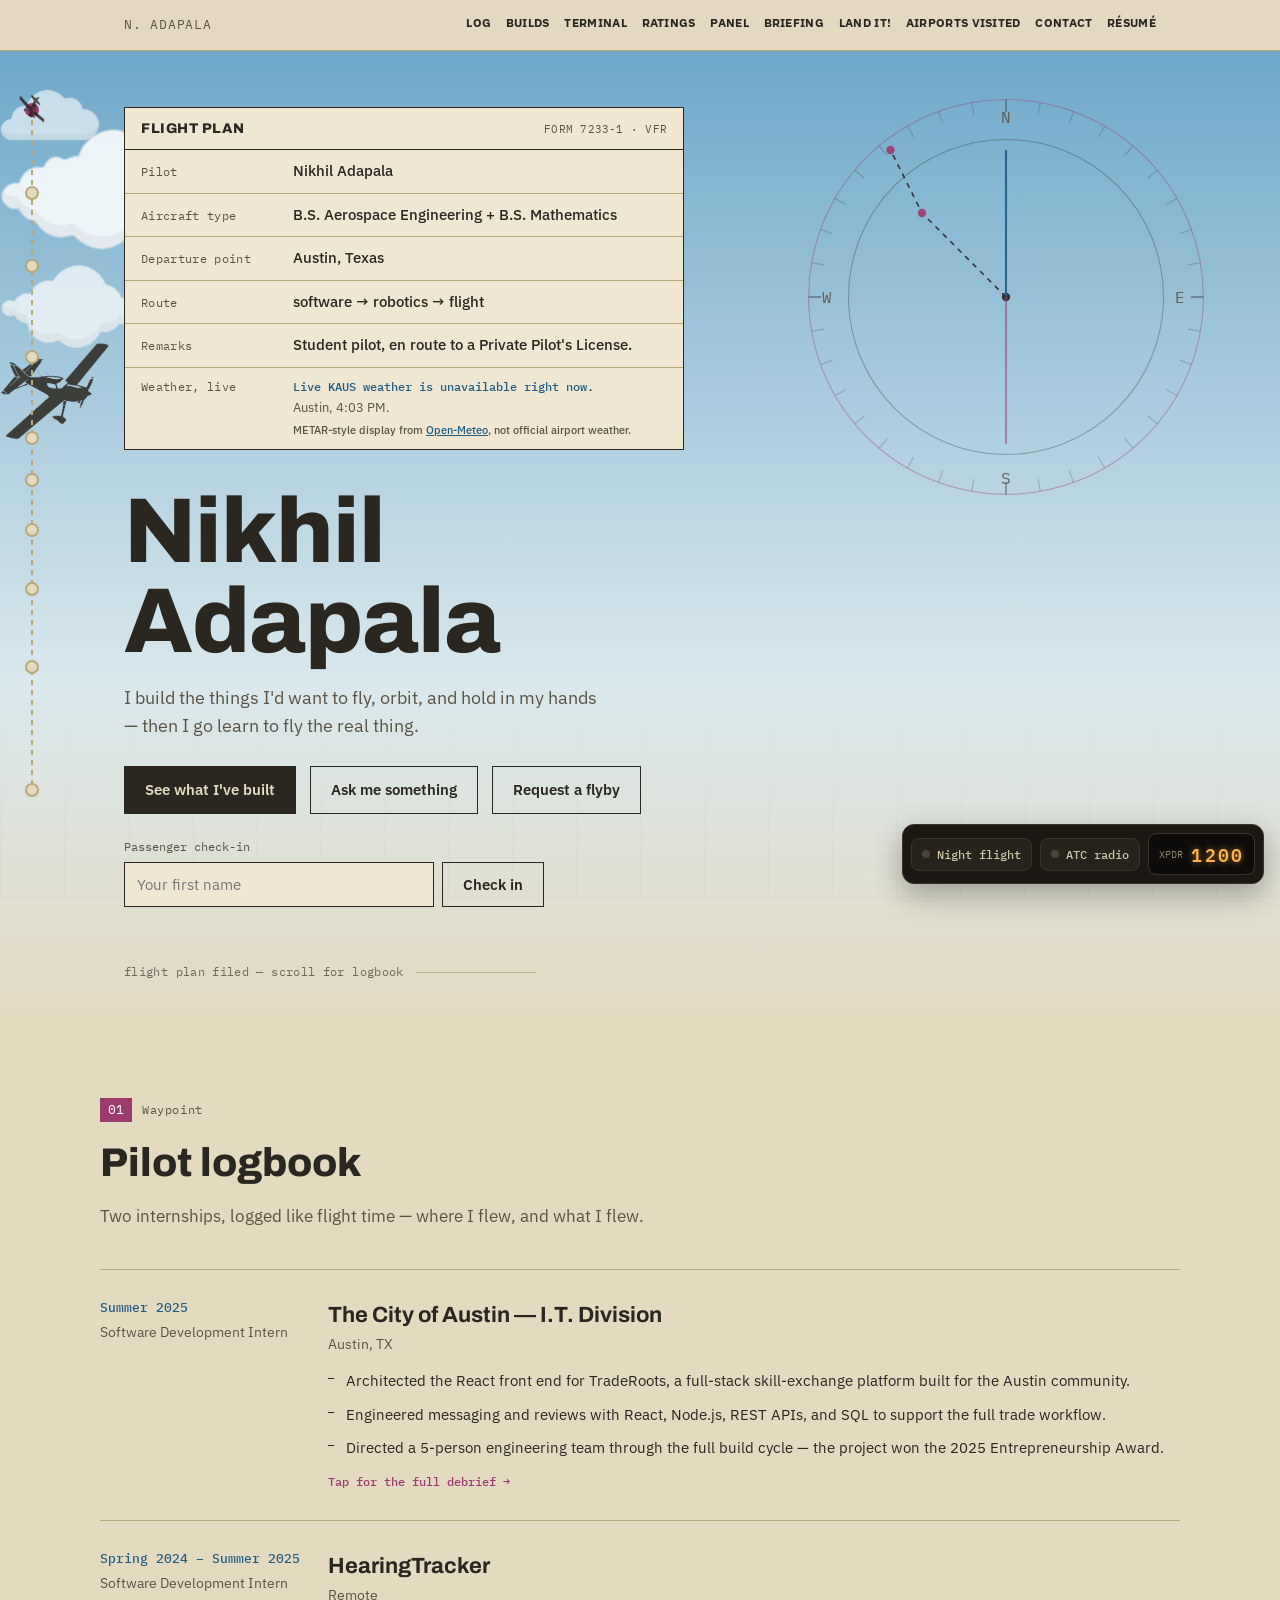
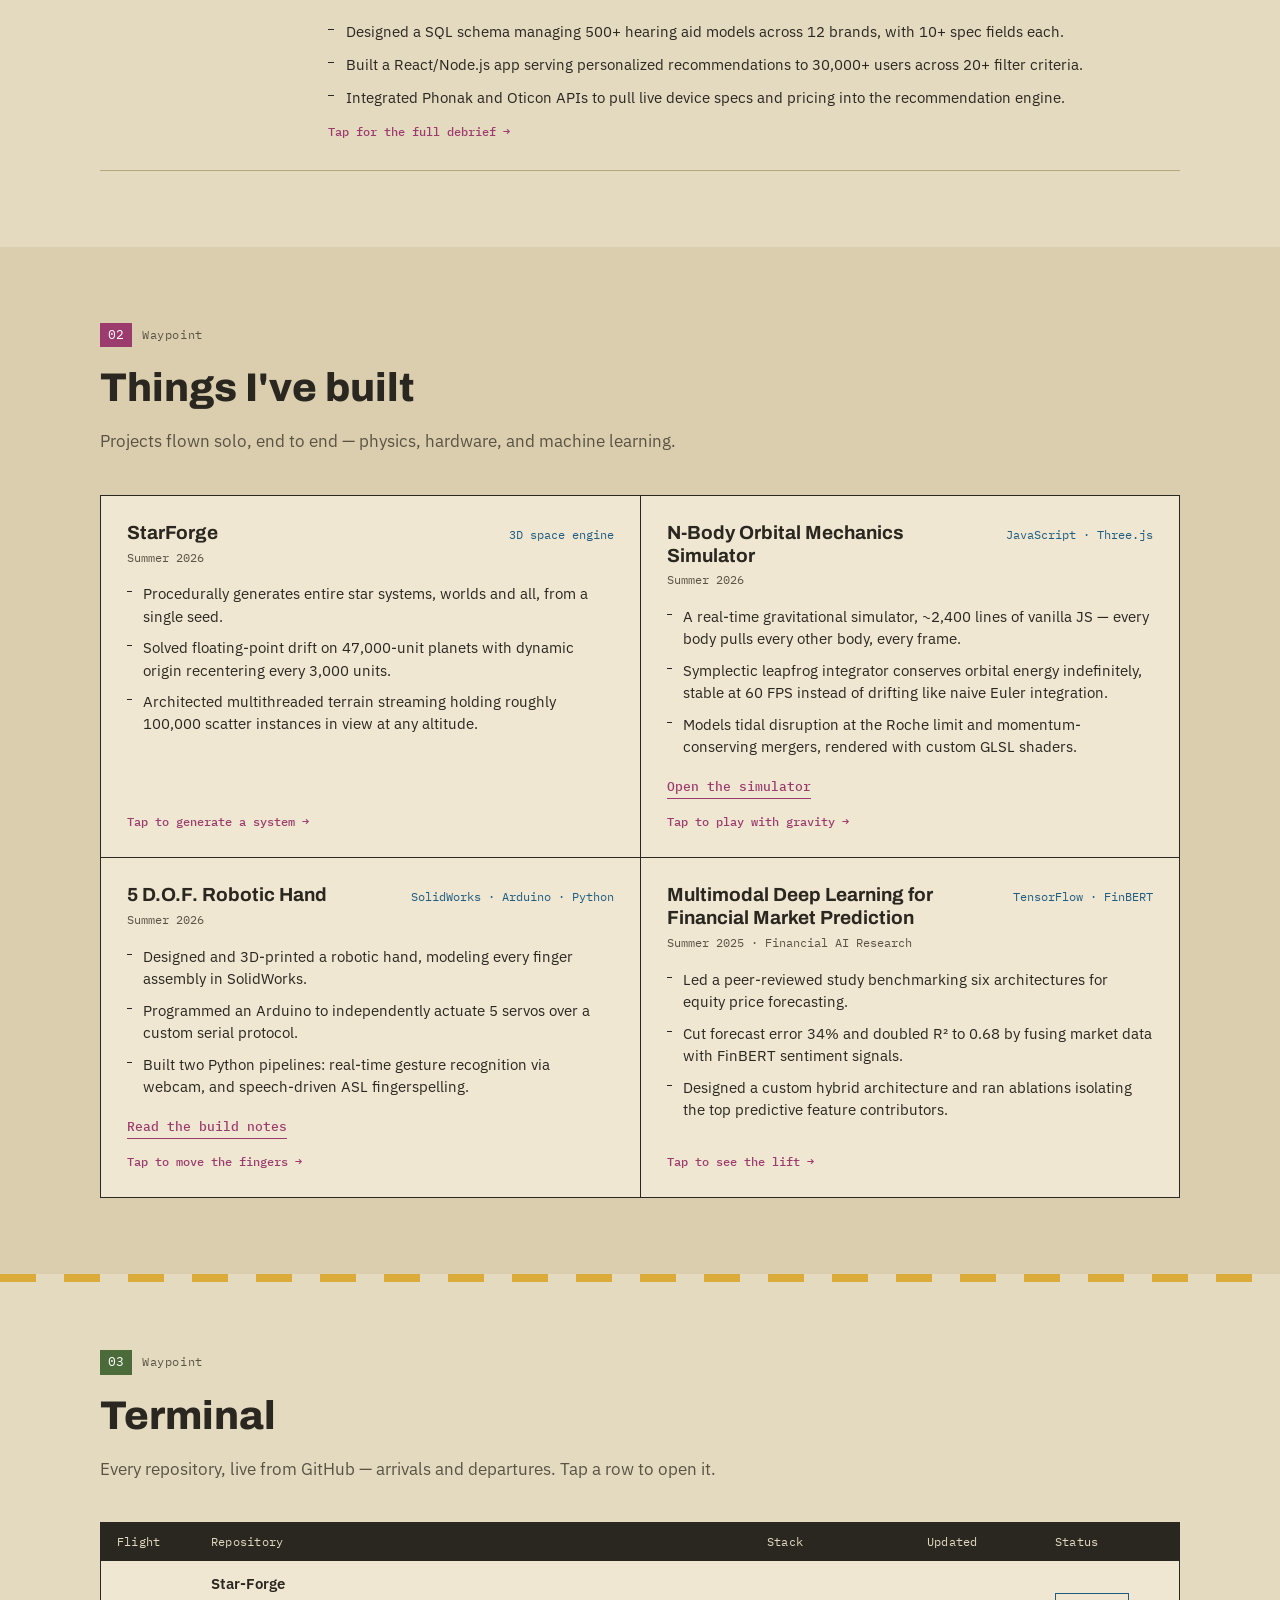
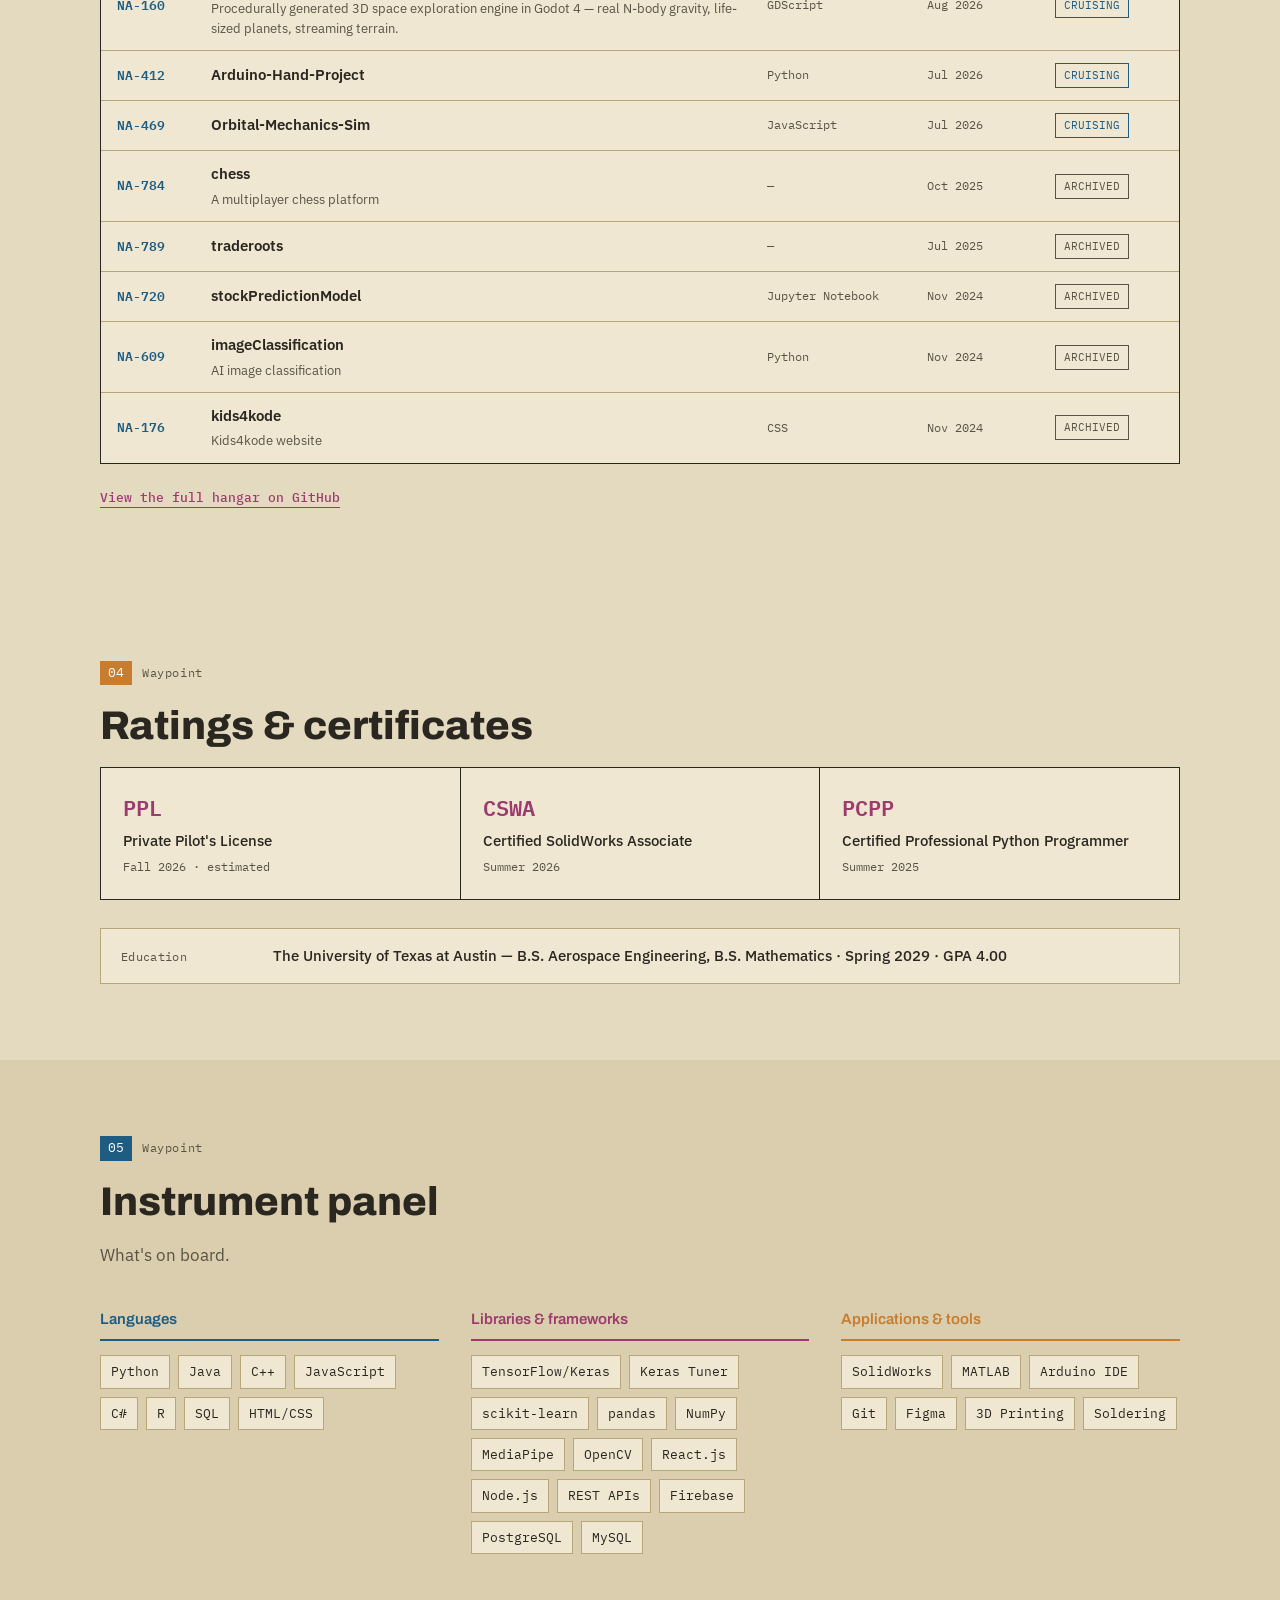
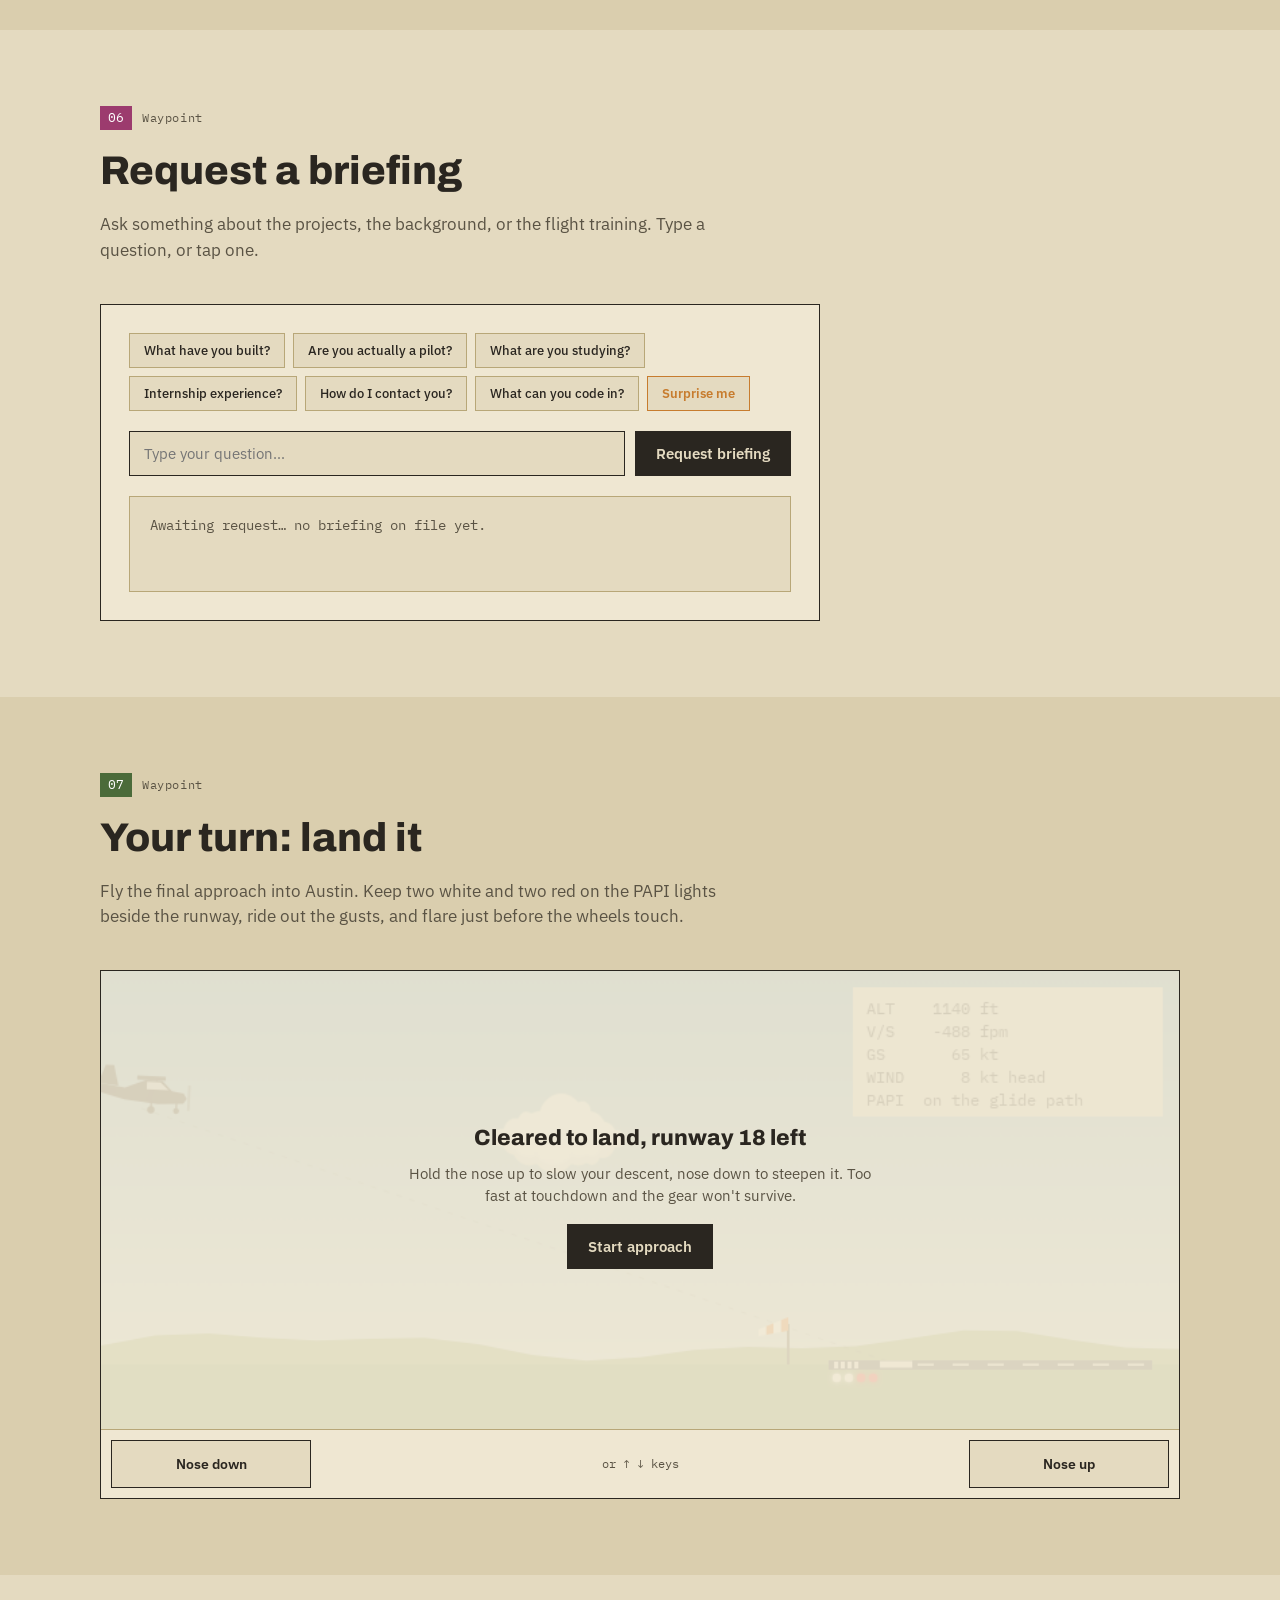
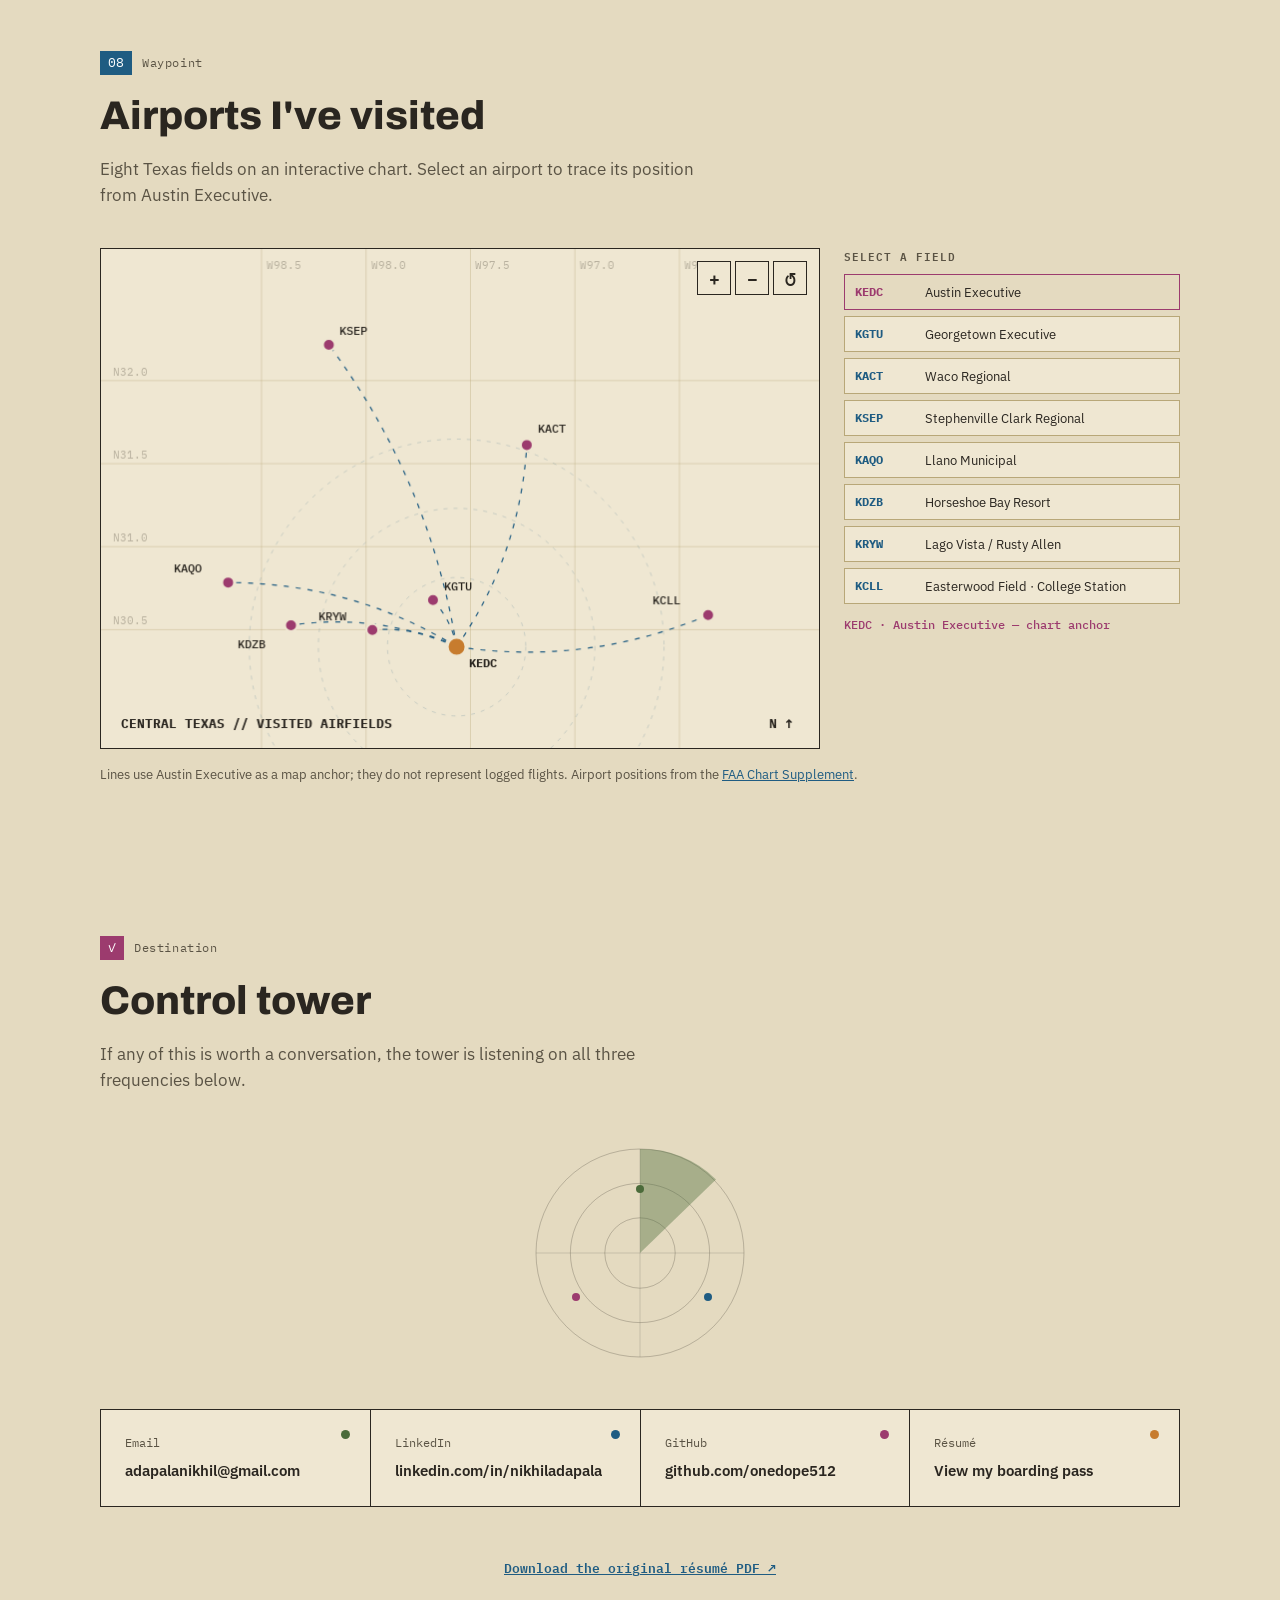
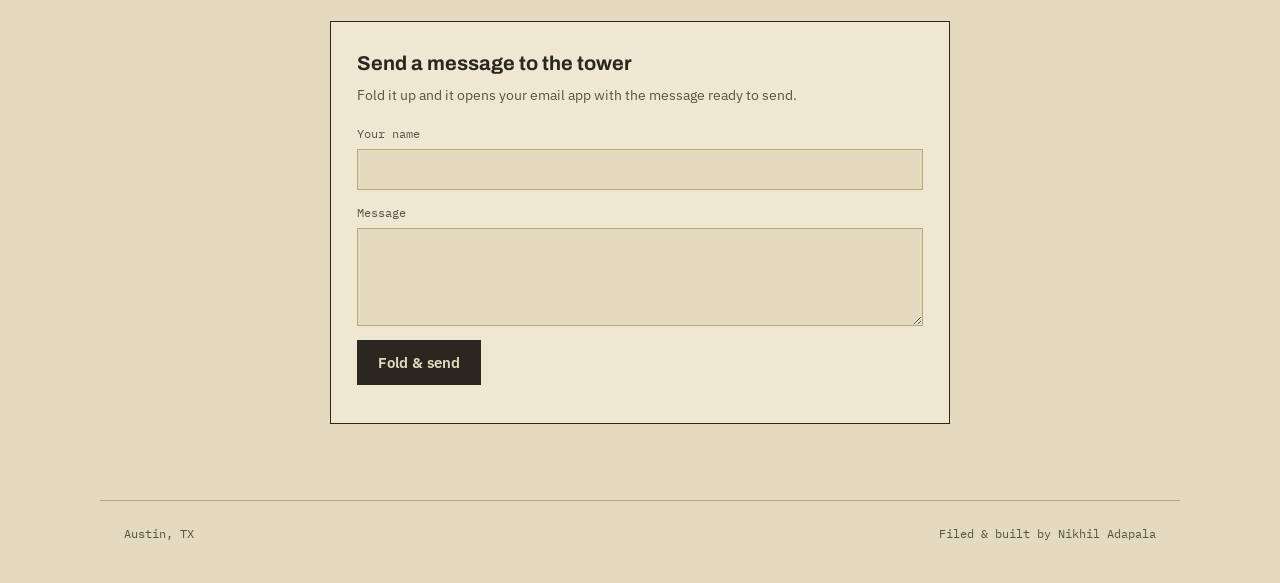
==== commit 92a192d1: "Add responsive flight dash navigation" ====
--- a/index.html
+++ b/index.html
@@ -42,16 +42,18 @@
 <header class="topbar">
   <div class="topbar-inner">
     <span class="tag">N. ADAPALA</span>
-    <nav class="topnav">
-      <a href="#log">Log</a>
-      <a href="#builds">Builds</a>
-      <a href="#terminal">Terminal</a>
-      <a href="#ratings">Ratings</a>
-      <a href="#panel">Panel</a>
-      <a href="#briefing">Briefing</a>
-      <a href="#pattern">Land it</a>
-      <a href="#destination">Contact</a>
-      <a href="resume.html" data-page-transition>Résumé</a>
+    <button class="nav-toggle" id="navToggle" type="button" aria-controls="topnav" aria-expanded="false">DASH <span class="nav-toggle-chevron" aria-hidden="true">▾</span></button>
+    <nav class="topnav" id="topnav" aria-label="Flight dash">
+      <a href="#log">LOG</a>
+      <a href="#builds">BUILDS</a>
+      <a href="#terminal">TERMINAL</a>
+      <a href="#ratings">RATINGS</a>
+      <a href="#panel">PANEL</a>
+      <a href="#briefing">BRIEFING</a>
+      <a href="#pattern">LAND IT!</a>
+      <a href="#destinations">AIRPORTS VISITED</a>
+      <a href="#destination">CONTACT</a>
+      <a href="resume.html" data-page-transition>RÉSUMÉ</a>
     </nav>
   </div>
   <div class="route-bar" aria-hidden="true">
--- a/styles.css
+++ b/styles.css
@@ -92,6 +92,7 @@
   display: flex;
   align-items: center;
   justify-content: space-between;
+  position: relative;
 }
 .tag{
   font-family: var(--mono);
@@ -99,11 +100,13 @@
   letter-spacing: 0.06em;
   color: var(--ink-soft);
 }
-.topnav{ display: flex; gap: 22px; }
+.topnav{ display: flex; align-items: center; gap: clamp(8px, 1.15vw, 16px); }
 .topnav a{
   font-family: var(--sans);
-  font-weight: 500;
-  font-size: 14px;
+  font-weight: 700;
+  font-size: 12px;
+  letter-spacing: 0.025em;
+  white-space: nowrap;
   color: var(--ink);
   text-decoration: none;
   border-bottom: 1px solid transparent;
@@ -111,11 +114,50 @@
   transition: border-color 0.15s ease, color 0.15s ease;
 }
 .topnav a:hover{ border-color: var(--magenta); color: var(--magenta); }
-
-@media (max-width: 640px){
-  .topbar-inner{ flex-wrap: wrap; gap: 8px 0; padding: 12px 20px; }
-  .topnav{ gap: 12px; flex-wrap: wrap; row-gap: 6px; width: 100%; }
-  .topnav a{ font-size: 12.5px; }
+.nav-toggle{ display: none; }
+
+@media (max-width: 900px){
+  .topbar-inner{ padding: 10px 16px; }
+  .nav-toggle{
+    display: inline-flex;
+    align-items: center;
+    gap: 12px;
+    border: 1px solid var(--ink);
+    background: var(--card);
+    color: var(--ink);
+    padding: 8px 12px;
+    font: 700 12px/1.3 var(--mono);
+    letter-spacing: .08em;
+    cursor: pointer;
+  }
+  .nav-toggle-chevron{ display: inline-block; transition: transform .2s ease; }
+  .nav-toggle[aria-expanded="true"] .nav-toggle-chevron{ transform: rotate(180deg); }
+  .topnav{
+    display: none;
+    position: absolute;
+    left: 0;
+    right: 0;
+    top: 100%;
+    z-index: 25;
+    padding: 12px 16px 16px;
+    grid-template-columns: repeat(2, minmax(0, 1fr));
+    gap: 7px;
+    max-height: calc(100dvh - 58px);
+    overflow-y: auto;
+    background: var(--topbar-bg);
+    border-bottom: 1px solid var(--ink);
+    box-shadow: 0 10px 24px rgba(42, 38, 32, .15);
+  }
+  .topnav.is-open{ display: grid; }
+  .topnav a{
+    display: block;
+    padding: 10px 9px;
+    border: 1px solid var(--line);
+    background: var(--card);
+    font-size: 11px;
+    white-space: normal;
+  }
+  .topnav a:hover, .topnav a:focus-visible{ border-color: var(--magenta); }
 }
 
 /* ---------------- hero ---------------- */
